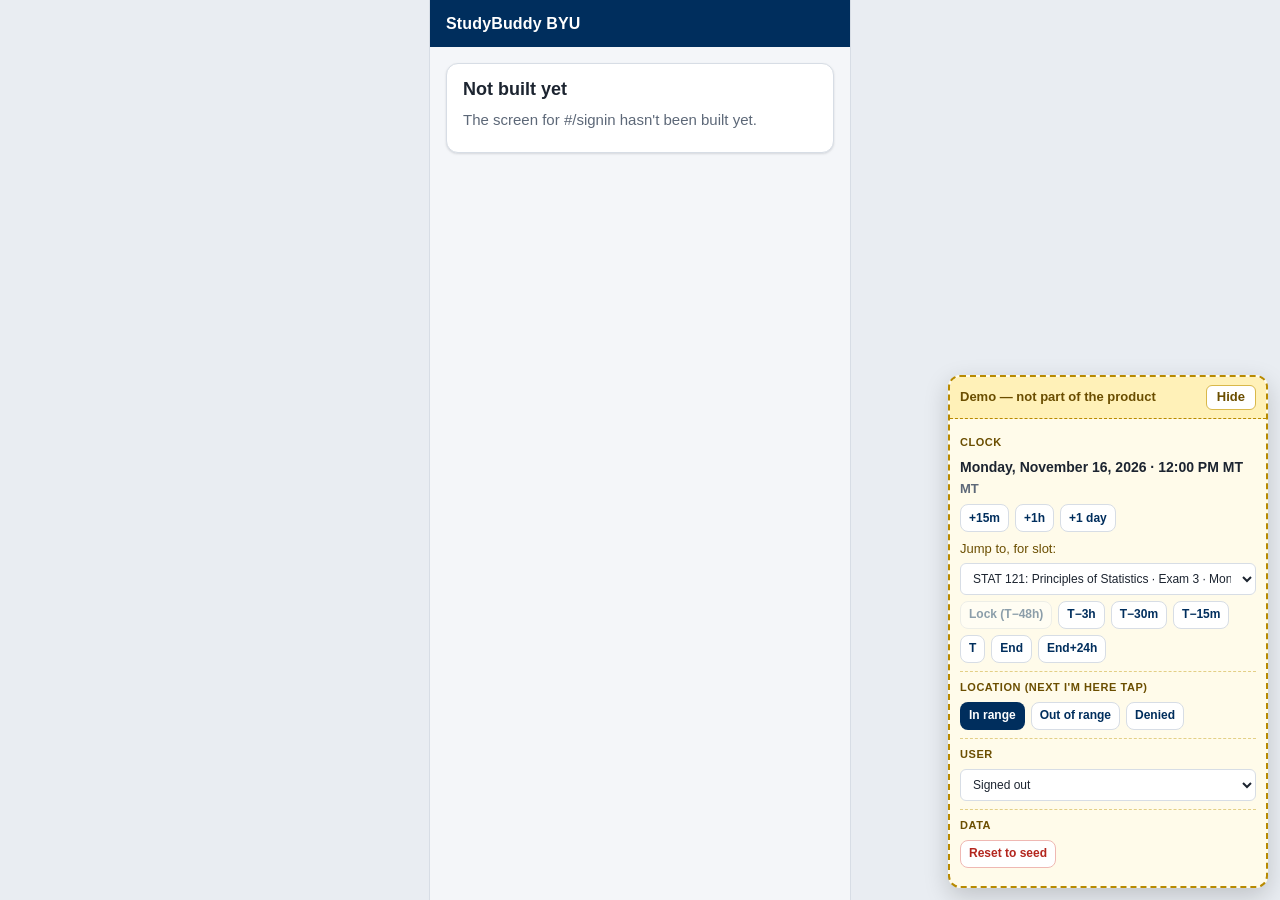
==== index.html @ 2e6a2e80 "Add StudyBuddy prototype spec, data layer and app shell CLAUDE.md gains decisions D18-D34, the timel" ====
<!doctype html>
<html lang="en">
<head>
  <meta charset="utf-8">
  <meta name="viewport" content="width=device-width, initial-scale=1">
  <title>StudyBuddy BYU</title>
  <link rel="icon" href="data:,">
  <link rel="stylesheet" href="css/app.css">
</head>
<body class="mode-student">
  <div id="banners" aria-live="polite"></div>
  <div id="app"></div>
  <div id="demo"></div>

  <!-- Load order is fixed (CLAUDE.md): data → clock → store → rules → notify → ui → router → views/* → demo → main -->
  <script src="js/data.js"></script>
  <script src="js/clock.js"></script>
  <script src="js/store.js"></script>
  <script src="js/rules.js"></script>
  <script src="js/notify.js"></script>
  <script src="js/ui.js"></script>
  <script src="js/router.js"></script>
  <!-- Views go here once they exist (a missing file is a console error on file://):
  <script src="js/views/signin.js"></script>
  <script src="js/views/onboarding.js"></script>
  <script src="js/views/exams.js"></script>
  <script src="js/views/after.js"></script>
  <script src="js/views/me.js"></script>
  <script src="js/views/admin.js"></script>
  -->
  <script src="js/demo.js"></script>
  <script src="js/main.js"></script>
</body>
</html>
---- css/app.css ----
/* css/app.css — all styles for the StudyBuddy BYU prototype.
 *
 * CLASS VOCABULARY — view builders reuse these; add new ones here, not inline.
 *
 * Shell (drawn by router.js)
 *   body.mode-student | body.mode-admin     set by the router
 *   .shell .shell-student                   centered phone frame, max 420px
 *   .shell .shell-admin                     full width
 *   .topbar .brand                          student top bar
 *   .admin-top .admin-brand .admin-tabs     admin header + top tabs
 *   .view                                   the mount element passed to renderFn
 *   .tabbar .tab .tab.active                student bottom tabs (also used for .admin-tabs)
 *
 * Text and layout
 *   h1 h2 h3 p  .muted .small .center .strong
 *   .stack (vertical gap)  .row (flex, gap)  .row-between  .row-wrap  .grow
 *   .mt .mb .hidden  .divider
 *   .notice  .notice-info | .notice-warn | .notice-error | .notice-ok   (inline message boxes)
 *   .error .success .warning                                            (colored text)
 *   .section-title                                                      (small caps heading)
 *
 * Cards       .card  .card-title  .card-sub  .card-row  .card.highlight  .card-actions
 * Buttons     .btn  .btn-primary | .btn-secondary | .btn-danger  .btn-small  .btn-block  .btn-link
 *             .btn-group (row of buttons)  button[disabled]
 * Tags        .tag  .tag-quiet  .tag-chatty  .tag-ok  .tag-warn  .tag-bad  .tag-muted  .tag-info
 *             .tag-pref (marks "matches your preference")
 *
 * Exams / slots
 *   .exam  .exam-head  .exam-name  .exam-date  .slot-list
 *   .slot  .slot.picked  .slot.disabled  .slot-main  .slot-time  .slot-meta  .slot-place
 *   .slot-count  .slot-toggle (wraps a .toggle)
 *   .toggle (a <label> containing <input type="checkbox"> + <span class="toggle-ui">)
 * Session
 *   .session-card  .session-when  .session-spot  .mates  .mate  .mate-name  .mate-year
 *   .status-line
 * Banners (notify.js)
 *   .banner  .banner-body  .banner-text  .banner-time  .banner-close   (.banner-<kind> modifiers)
 * Forms
 *   .field  .field-label  .field-hint  input select textarea  .input-row
 *   .choice-list  .choice  .choice.selected  (big tappable options: post-session, vibe, year)
 *   .scale  .scale button  .scale button.selected  (1–5 or 0–10 rows)
 *   .checkbox-line
 * Empty state  .empty
 * Admin
 *   .table-wrap  table.table  .table th/td  .table .num  .table tr.muted
 *   .kpis  .kpi  .kpi-value  .kpi-label  .kpi-sub
 *   .inbox  .inbox-item
 *   .form-grid (two-column admin form)  .toolbar
 * Demo panel (demo.js — not part of the product)
 *   .demo .demo.collapsed .demo-head .demo-title .demo-toggle .demo-body .demo-section
 *   .demo-label .demo-sub .demo-now .demo-btns .demo-seg .demo-slot .demo-user .demo-msg
 */

:root {
  --navy: #002e5d;          /* BYU navy */
  --navy-2: #0b4a8b;
  --bg: #e9edf2;
  --surface: #ffffff;
  --text: #1c2430;
  --muted: #5d6878;
  --line: #d7dde5;
  --soft: #f4f6f9;
  --ok: #1f7a43;
  --ok-bg: #e5f4ea;
  --warn: #8a5a00;
  --warn-bg: #fff3d6;
  --bad: #b3261e;
  --bad-bg: #fde8e6;
  --info-bg: #e7effa;
  --quiet: #3b5ba9;
  --quiet-bg: #e6ecfa;
  --chatty: #a8521a;
  --chatty-bg: #fcebdc;
  --radius: 12px;
  --shadow: 0 1px 2px rgba(16, 24, 40, 0.06), 0 1px 3px rgba(16, 24, 40, 0.08);
}

* { box-sizing: border-box; }

html, body { margin: 0; padding: 0; }

body {
  font-family: -apple-system, BlinkMacSystemFont, "Segoe UI", Roboto, "Helvetica Neue", Arial, sans-serif;
  font-size: 15px;
  line-height: 1.45;
  color: var(--text);
  background: var(--bg);
  -webkit-font-smoothing: antialiased;
}

body.mode-admin { background: var(--soft); }

a { color: var(--navy-2); }

h1, h2, h3 { margin: 0 0 8px; line-height: 1.25; color: var(--text); }
h1 { font-size: 22px; }
h2 { font-size: 18px; }
h3 { font-size: 16px; }
p { margin: 0 0 8px; }

.muted { color: var(--muted); }
.small { font-size: 13px; }
.center { text-align: center; }
.strong { font-weight: 600; }
.hidden { display: none !important; }
.mt { margin-top: 12px; }
.mb { margin-bottom: 12px; }
.divider { border: 0; border-top: 1px solid var(--line); margin: 12px 0; }
.error { color: var(--bad); }
.success { color: var(--ok); }
.warning { color: var(--warn); }
.section-title {
  font-size: 12px; font-weight: 700; letter-spacing: 0.06em; text-transform: uppercase;
  color: var(--muted); margin: 16px 0 8px;
}

.stack > * + * { margin-top: 12px; }
.row { display: flex; align-items: center; gap: 8px; }
.row-between { display: flex; align-items: center; justify-content: space-between; gap: 8px; }
.row-wrap { flex-wrap: wrap; }
.grow { flex: 1 1 auto; min-width: 0; }

/* ---------- Shell ---------- */

.shell-student {
  max-width: 420px;
  margin: 0 auto;
  min-height: 100vh;
  background: var(--soft);
  display: flex;
  flex-direction: column;
  box-shadow: 0 0 0 1px var(--line);
}

.topbar {
  background: var(--navy);
  color: #fff;
  padding: 12px 16px;
  font-weight: 700;
  letter-spacing: 0.01em;
}
.topbar .brand { font-size: 16px; }

.view { flex: 1 1 auto; padding: 16px; }
.shell-student .view { padding-bottom: 24px; }

.tabbar {
  position: sticky;
  bottom: 0;
  display: flex;
  background: var(--surface);
  border-top: 1px solid var(--line);
}
.tabbar .tab {
  flex: 1;
  text-align: center;
  padding: 12px 8px 14px;
  text-decoration: none;
  color: var(--muted);
  font-weight: 600;
  border-top: 3px solid transparent;
}
.tabbar .tab.active { color: var(--navy); border-top-color: var(--navy); }

.shell-admin { width: 100%; min-height: 100vh; }
.admin-top {
  background: var(--navy);
  color: #fff;
  padding: 0 24px;
  display: flex;
  align-items: center;
  gap: 24px;
  flex-wrap: wrap;
}
.admin-brand { font-weight: 700; padding: 14px 0; }
.admin-brand .muted { color: #c6d3e3; font-weight: 400; }
.admin-tabs { display: flex; gap: 4px; }
.admin-tabs .tab {
  color: #c6d3e3;
  text-decoration: none;
  padding: 14px 14px 11px;
  font-weight: 600;
  border-bottom: 3px solid transparent;
}
.admin-tabs .tab.active { color: #fff; border-bottom-color: #fff; }
.shell-admin .view { padding: 24px; max-width: 1200px; }

/* ---------- Banners ---------- */

#banners:empty { display: none; }
body.mode-student #banners {
  position: sticky;
  top: 0;
  z-index: 50;
  max-width: 420px;
  margin: 0 auto;
  padding: 8px 8px 0;
}
body.mode-admin #banners {
  position: sticky;
  top: 0;
  z-index: 50;
  padding: 8px 24px 0;
  max-width: 1200px;
}
.banner {
  display: flex;
  align-items: flex-start;
  gap: 8px;
  background: var(--surface);
  border: 1px solid var(--line);
  border-left: 4px solid var(--navy-2);
  border-radius: 10px;
  box-shadow: 0 4px 12px rgba(16, 24, 40, 0.12);
  padding: 10px 8px 10px 12px;
  margin-bottom: 8px;
  cursor: pointer;
}
.banner:focus-visible { outline: 2px solid var(--navy-2); outline-offset: 2px; }
.banner-body { flex: 1; min-width: 0; }
.banner-text { font-size: 14px; }
.banner-time { font-size: 12px; color: var(--muted); margin-top: 2px; }
.banner-close {
  border: 0; background: transparent; font-size: 20px; line-height: 1; color: var(--muted);
  padding: 2px 6px; cursor: pointer; border-radius: 6px;
}
.banner-close:hover { background: var(--soft); }
.banner-slot_dropped, .banner-low_turnout, .banner-out_of_spots { border-left-color: var(--warn); }
.banner-strike_warning, .banner-strike_pause { border-left-color: var(--bad); }
.banner-session_confirmed { border-left-color: var(--ok); }

/* ---------- Cards ---------- */

.card {
  background: var(--surface);
  border: 1px solid var(--line);
  border-radius: var(--radius);
  box-shadow: var(--shadow);
  padding: 14px 16px;
  margin-bottom: 12px;
}
.card.highlight { border-color: var(--navy-2); box-shadow: 0 0 0 1px var(--navy-2); }
.card-title { font-weight: 700; font-size: 16px; margin-bottom: 4px; }
.card-sub { color: var(--muted); font-size: 13px; margin-bottom: 8px; }
.card-row { display: flex; align-items: center; justify-content: space-between; gap: 8px; padding: 8px 0; border-top: 1px solid var(--line); }
.card-row:first-child { border-top: 0; }
.card-actions { display: flex; flex-wrap: wrap; gap: 8px; margin-top: 12px; }

/* ---------- Buttons ---------- */

.btn {
  display: inline-flex;
  align-items: center;
  justify-content: center;
  gap: 6px;
  font: inherit;
  font-weight: 600;
  border-radius: 10px;
  padding: 10px 16px;
  min-height: 44px;
  cursor: pointer;
  border: 1px solid transparent;
  text-decoration: none;
}
.btn-primary { background: var(--navy); color: #fff; }
.btn-primary:hover { background: var(--navy-2); }
.btn-secondary { background: var(--surface); color: var(--navy); border-color: var(--line); }
.btn-secondary:hover { background: var(--soft); }
.btn-danger { background: var(--surface); color: var(--bad); border-color: #efb8b3; }
.btn-danger:hover { background: var(--bad-bg); }
.btn-small { padding: 6px 10px; min-height: 32px; font-size: 13px; border-radius: 8px; }
.btn-block { display: flex; width: 100%; }
.btn-link { background: none; border: 0; color: var(--navy-2); padding: 4px; min-height: 0; text-decoration: underline; }
.btn[disabled], .btn:disabled { opacity: 0.45; cursor: not-allowed; }
.btn-group { display: flex; flex-wrap: wrap; gap: 8px; }

/* ---------- Tags ---------- */

.tag {
  display: inline-block;
  font-size: 12px;
  font-weight: 600;
  padding: 2px 8px;
  border-radius: 999px;
  background: var(--soft);
  color: var(--muted);
  border: 1px solid var(--line);
  white-space: nowrap;
}
.tag-quiet { background: var(--quiet-bg); color: var(--quiet); border-color: transparent; }
.tag-chatty { background: var(--chatty-bg); color: var(--chatty); border-color: transparent; }
.tag-ok { background: var(--ok-bg); color: var(--ok); border-color: transparent; }
.tag-warn { background: var(--warn-bg); color: var(--warn); border-color: transparent; }
.tag-bad { background: var(--bad-bg); color: var(--bad); border-color: transparent; }
.tag-info { background: var(--info-bg); color: var(--navy-2); border-color: transparent; }
.tag-muted { background: var(--soft); color: var(--muted); }
.tag-pref { background: transparent; color: var(--ok); border-color: var(--ok); }

/* ---------- Notices ---------- */

.notice { border-radius: 10px; padding: 10px 12px; margin-bottom: 12px; font-size: 14px; border: 1px solid transparent; }
.notice-info { background: var(--info-bg); color: var(--navy); }
.notice-warn { background: var(--warn-bg); color: var(--warn); }
.notice-error { background: var(--bad-bg); color: var(--bad); }
.notice-ok { background: var(--ok-bg); color: var(--ok); }

/* ---------- Exams and slots ---------- */

.exam { margin-bottom: 20px; }
.exam-head { display: flex; align-items: baseline; justify-content: space-between; gap: 8px; margin-bottom: 8px; }
.exam-name { font-weight: 700; font-size: 16px; }
.exam-date { color: var(--muted); font-size: 13px; }
.slot-list { display: flex; flex-direction: column; gap: 8px; }

.slot {
  display: flex;
  align-items: center;
  gap: 12px;
  background: var(--surface);
  border: 1px solid var(--line);
  border-radius: var(--radius);
  padding: 12px;
}
.slot.picked { border-color: var(--navy-2); box-shadow: 0 0 0 1px var(--navy-2); }
.slot.disabled { opacity: 0.6; }
.slot-main { flex: 1; min-width: 0; }
.slot-time { font-weight: 700; }
.slot-meta { display: flex; flex-wrap: wrap; align-items: center; gap: 6px; margin-top: 4px; font-size: 13px; color: var(--muted); }
.slot-place { color: var(--muted); font-size: 13px; }
.slot-count { font-size: 13px; color: var(--text); font-weight: 600; }
.slot-toggle { flex: 0 0 auto; }

.toggle { position: relative; display: inline-block; width: 48px; height: 28px; cursor: pointer; }
.toggle input { position: absolute; opacity: 0; width: 0; height: 0; }
.toggle-ui {
  position: absolute; inset: 0; background: #c3cad4; border-radius: 999px; transition: background 0.15s;
}
.toggle-ui::after {
  content: ""; position: absolute; top: 3px; left: 3px; width: 22px; height: 22px; border-radius: 50%;
  background: #fff; box-shadow: 0 1px 2px rgba(0, 0, 0, 0.2); transition: transform 0.15s;
}
.toggle input:checked + .toggle-ui { background: var(--navy); }
.toggle input:checked + .toggle-ui::after { transform: translateX(20px); }
.toggle input:focus-visible + .toggle-ui { outline: 2px solid var(--navy-2); outline-offset: 2px; }
.toggle input:disabled + .toggle-ui { opacity: 0.45; cursor: not-allowed; }

/* ---------- Session ---------- */

.session-card { border-left: 4px solid var(--ok); }
.session-when { font-weight: 700; font-size: 16px; }
.session-spot { color: var(--muted); font-size: 14px; }
.mates { list-style: none; margin: 8px 0 0; padding: 0; }
.mate { display: flex; align-items: center; justify-content: space-between; gap: 8px; padding: 10px 0; border-top: 1px solid var(--line); }
.mate:first-child { border-top: 0; }
.mate-name { font-weight: 600; }
.mate-year { color: var(--muted); font-size: 13px; margin-left: 6px; }
.status-line { font-size: 14px; margin: 8px 0; }

/* ---------- Forms ---------- */

.field { display: block; margin-bottom: 14px; }
.field-label { display: block; font-weight: 600; font-size: 14px; margin-bottom: 6px; }
.field-hint { display: block; color: var(--muted); font-size: 12px; margin-top: 4px; }
input[type="text"], input[type="email"], input[type="number"], input[type="datetime-local"],
input[type="date"], input[type="time"], input:not([type]), select, textarea {
  width: 100%;
  font: inherit;
  color: var(--text);
  background: var(--surface);
  border: 1px solid var(--line);
  border-radius: 10px;
  padding: 10px 12px;
  min-height: 44px;
}
textarea { min-height: 88px; resize: vertical; }
input:focus, select:focus, textarea:focus { outline: 2px solid var(--navy-2); outline-offset: 0; border-color: var(--navy-2); }
.input-row { display: flex; gap: 8px; }
.input-row > * { flex: 1; }

.choice-list { display: flex; flex-direction: column; gap: 8px; }
.choice {
  display: block; width: 100%; text-align: left; font: inherit; font-weight: 600;
  background: var(--surface); color: var(--text); border: 1px solid var(--line); border-radius: 10px;
  padding: 12px 14px; cursor: pointer;
}
.choice:hover { background: var(--soft); }
.choice.selected { border-color: var(--navy); box-shadow: 0 0 0 1px var(--navy); background: var(--info-bg); }

.scale { display: flex; flex-wrap: wrap; gap: 6px; }
.scale button {
  flex: 1 0 34px; min-width: 34px; min-height: 40px; font: inherit; font-weight: 600;
  background: var(--surface); border: 1px solid var(--line); border-radius: 8px; cursor: pointer; color: var(--text);
}
.scale button.selected { background: var(--navy); color: #fff; border-color: var(--navy); }

.checkbox-line { display: flex; align-items: flex-start; gap: 10px; font-size: 14px; margin: 8px 0; }
.checkbox-line input { margin-top: 3px; width: 18px; height: 18px; }

/* ---------- Empty state ---------- */

.empty {
  text-align: center;
  color: var(--muted);
  padding: 28px 16px;
  border: 1px dashed var(--line);
  border-radius: var(--radius);
  background: var(--surface);
  margin-bottom: 12px;
}

/* ---------- Admin ---------- */

.table-wrap { overflow-x: auto; background: var(--surface); border: 1px solid var(--line); border-radius: var(--radius); margin-bottom: 16px; }
.table { width: 100%; border-collapse: collapse; font-size: 14px; }
.table th, .table td { text-align: left; padding: 8px 12px; border-bottom: 1px solid var(--line); vertical-align: top; }
.table th { background: var(--soft); font-size: 12px; text-transform: uppercase; letter-spacing: 0.04em; color: var(--muted); }
.table tr:last-child td { border-bottom: 0; }
.table .num { text-align: right; font-variant-numeric: tabular-nums; }
.table tr.muted td { color: var(--muted); }

.kpis { display: grid; grid-template-columns: repeat(auto-fill, minmax(200px, 1fr)); gap: 12px; margin-bottom: 16px; }
.kpi { background: var(--surface); border: 1px solid var(--line); border-radius: var(--radius); padding: 14px 16px; }
.kpi-value { font-size: 26px; font-weight: 700; font-variant-numeric: tabular-nums; }
.kpi-label { color: var(--muted); font-size: 13px; font-weight: 600; }
.kpi-sub { color: var(--muted); font-size: 12px; margin-top: 2px; }

.inbox { display: flex; flex-direction: column; gap: 8px; margin-bottom: 16px; }
.inbox-item { background: var(--warn-bg); border-radius: 10px; padding: 10px 12px; font-size: 14px; }

.form-grid { display: grid; grid-template-columns: repeat(auto-fill, minmax(220px, 1fr)); gap: 0 16px; }
.toolbar { display: flex; flex-wrap: wrap; align-items: center; gap: 8px; margin-bottom: 12px; }

/* ---------- Demo panel (not part of the product) ---------- */

#demo { position: fixed; right: 12px; bottom: 12px; z-index: 100; }
.demo {
  width: 320px;
  max-width: calc(100vw - 24px);
  max-height: calc(100vh - 24px);
  overflow-y: auto;
  background: #fffbea;
  border: 2px dashed #b88a00;
  border-radius: 12px;
  box-shadow: 0 8px 24px rgba(0, 0, 0, 0.18);
  font-size: 13px;
}
.demo.collapsed { width: auto; }
.demo-head {
  display: flex; align-items: center; justify-content: space-between; gap: 8px;
  padding: 8px 10px; background: #fff1b8; border-bottom: 1px dashed #b88a00;
  position: sticky; top: 0;
}
.demo.collapsed .demo-head { border-bottom: 0; border-radius: 12px; }
.demo-title { font-weight: 700; color: #6b4e00; }
.demo-toggle {
  font: inherit; font-weight: 600; background: #fff; border: 1px solid #d9b84a; border-radius: 6px;
  padding: 2px 10px; cursor: pointer; color: #6b4e00;
}
.demo-body { padding: 8px 10px 10px; }
.demo-section { padding: 8px 0; border-top: 1px dashed #e3cf86; }
.demo-section:first-child { border-top: 0; }
.demo-label { font-weight: 700; text-transform: uppercase; letter-spacing: 0.05em; font-size: 11px; color: #6b4e00; margin-bottom: 6px; }
.demo-sub { margin: 8px 0 4px; color: #6b4e00; }
.demo-now { font-weight: 700; font-size: 14px; margin-bottom: 6px; }
.demo-btns { display: flex; flex-wrap: wrap; gap: 6px; margin-top: 6px; }
.demo .btn-small { min-height: 28px; padding: 4px 8px; font-size: 12px; }
.demo select { min-height: 32px; padding: 4px 8px; font-size: 12px; border-radius: 6px; }
.demo-msg { margin-top: 8px; font-weight: 600; }

@media (max-width: 480px) {
  .shell-student { box-shadow: none; }
  #demo { right: 8px; bottom: 8px; left: 8px; }
  .demo { width: auto; }
  .demo.collapsed { margin-left: auto; width: max-content; }
}
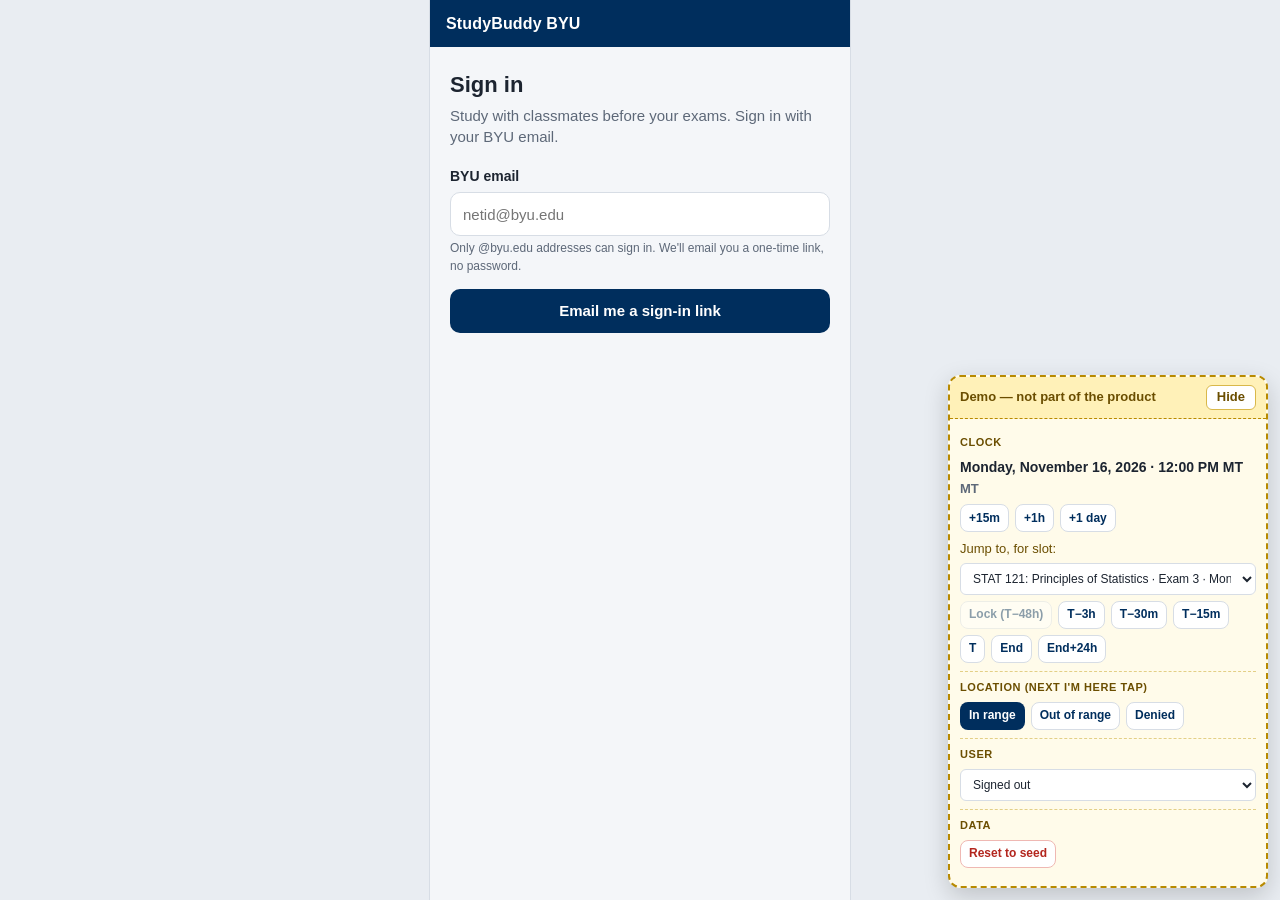
==== commit a9702079: "Add the six screens: signin, onboarding, exams, after, me, admin Each screen owns its js/views and c" ====
--- a/index.html
+++ b/index.html
@@ -6,6 +6,12 @@
   <title>StudyBuddy BYU</title>
   <link rel="icon" href="data:,">
   <link rel="stylesheet" href="css/app.css">
+  <link rel="stylesheet" href="css/views/signin.css">
+  <link rel="stylesheet" href="css/views/onboarding.css">
+  <link rel="stylesheet" href="css/views/exams.css">
+  <link rel="stylesheet" href="css/views/after.css">
+  <link rel="stylesheet" href="css/views/me.css">
+  <link rel="stylesheet" href="css/views/admin.css">
 </head>
 <body class="mode-student">
   <div id="banners" aria-live="polite"></div>
@@ -20,14 +26,12 @@
   <script src="js/notify.js"></script>
   <script src="js/ui.js"></script>
   <script src="js/router.js"></script>
-  <!-- Views go here once they exist (a missing file is a console error on file://):
   <script src="js/views/signin.js"></script>
   <script src="js/views/onboarding.js"></script>
   <script src="js/views/exams.js"></script>
   <script src="js/views/after.js"></script>
   <script src="js/views/me.js"></script>
   <script src="js/views/admin.js"></script>
-  -->
   <script src="js/demo.js"></script>
   <script src="js/main.js"></script>
 </body>
--- a/css/views/signin.css
+++ b/css/views/signin.css
@@ -0,0 +1,16 @@
+/* css/views/signin.css — course link landing, sign-in and link-sent screens. Every rule is prefixed .v-signin. */
+
+.v-signin { max-width: 380px; margin: 8px auto 0; }
+.v-signin h1 { margin: 8px 0 6px; }
+.v-signin .v-signin-intro { margin-bottom: 18px; }
+.v-signin .v-signin-course { margin: 6px 0 12px; }
+.v-signin .v-signin-form .field { margin-bottom: 4px; }
+.v-signin .v-signin-hint { margin: 0 0 14px; }
+.v-signin .v-signin-sent { padding-top: 16px; }
+.v-signin .v-signin-mail {
+  width: 64px; height: 64px; margin: 0 auto 8px; border-radius: 50%;
+  display: flex; align-items: center; justify-content: center;
+  background: var(--info-bg); color: var(--navy); font-size: 30px;
+}
+.v-signin .v-signin-addr { overflow-wrap: anywhere; margin-top: 0; }
+.v-signin .v-signin-course .card-sub { margin-bottom: 0; }
--- a/css/views/onboarding.css
+++ b/css/views/onboarding.css
@@ -0,0 +1,48 @@
+/* css/views/onboarding.css — sign-up steps. Every rule is prefixed with .v-onboarding. */
+
+.v-onboarding .v-onboarding-head { margin-bottom: 12px; }
+.v-onboarding .v-onboarding-back { padding-left: 0; }
+.v-onboarding .v-onboarding-back-spacer { display: inline-block; min-height: 36px; }
+
+.v-onboarding .v-onboarding-steps {
+  list-style: none; margin: 8px 0 0; padding: 0;
+  display: grid; grid-template-columns: repeat(4, minmax(0, 1fr)); gap: 6px;
+}
+.v-onboarding .v-onboarding-step {
+  display: flex; flex-direction: column; align-items: center; gap: 4px;
+  font-size: 11px; color: var(--muted); text-align: center; min-width: 0;
+}
+.v-onboarding .v-onboarding-step::before {
+  content: ""; display: block; width: 100%; height: 3px; border-radius: 2px; background: var(--line);
+}
+.v-onboarding .v-onboarding-step.done::before,
+.v-onboarding .v-onboarding-step.current::before { background: var(--navy); }
+.v-onboarding .v-onboarding-dot {
+  width: 22px; height: 22px; border-radius: 50%; display: inline-flex; align-items: center; justify-content: center;
+  font-weight: 700; font-size: 12px; border: 1px solid var(--line); background: var(--surface);
+}
+.v-onboarding .v-onboarding-step.done .v-onboarding-dot { background: var(--ok-bg); color: var(--ok); border-color: transparent; }
+.v-onboarding .v-onboarding-step.current { color: var(--navy); font-weight: 600; }
+.v-onboarding .v-onboarding-step.current .v-onboarding-dot { background: var(--navy); color: #fff; border-color: var(--navy); }
+.v-onboarding .v-onboarding-step-label { overflow-wrap: anywhere; line-height: 1.2; }
+
+.v-onboarding .v-onboarding-choice-sub { display: block; font-weight: 400; font-size: 13px; color: var(--muted); margin-top: 2px; }
+
+.v-onboarding .v-onboarding-years { display: grid; grid-template-columns: repeat(auto-fill, minmax(110px, 1fr)); gap: 8px; }
+.v-onboarding .v-onboarding-years .choice,
+.v-onboarding .v-onboarding-yesno .choice { text-align: center; }
+.v-onboarding .v-onboarding-yesno { display: grid; grid-template-columns: 1fr 1fr; gap: 8px; }
+
+.v-onboarding .v-onboarding-conduct {
+  max-height: 300px; overflow-y: auto; padding: 12px; margin-bottom: 12px;
+  background: var(--soft); border: 1px solid var(--line); border-radius: 10px; font-size: 14px;
+}
+.v-onboarding .v-onboarding-conduct p { margin: 0 0 10px; white-space: pre-line; }
+.v-onboarding .v-onboarding-conduct p:first-child { font-weight: 700; }
+.v-onboarding .v-onboarding-conduct p:last-child { margin-bottom: 0; }
+
+.v-onboarding .v-onboarding-q .field-label { line-height: 1.35; }
+.v-onboarding .v-onboarding-req { color: var(--bad); }
+
+.v-onboarding .v-onboarding-perm { margin-bottom: 12px; }
+.v-onboarding .v-onboarding-perm-status { margin: 8px 0 0; min-height: 1em; }
--- a/css/views/exams.css
+++ b/css/views/exams.css
@@ -0,0 +1,39 @@
+/* css/views/exams.css — screen-specific rules for #/exams and #/session/:id. Every rule is prefixed with .v-exams. */
+
+.v-exams h1 { margin-bottom: 12px; }
+.v-exams .section-title { margin: 16px 0 8px; }
+
+/* Session cards on the exam view are links */
+.v-exams a.v-exams-session { display: block; color: inherit; text-decoration: none; }
+.v-exams a.v-exams-session:hover { border-color: var(--navy-2); }
+.v-exams .v-exams-sessions { display: flex; flex-direction: column; gap: 8px; }
+.v-exams .v-exams-sessions > .card { margin-bottom: 0; }
+.v-exams .v-exams-st-cancelled,
+.v-exams .v-exams-st-released { border-left-color: var(--line); }
+.v-exams .v-exams-st-no_show { border-left-color: var(--bad); }
+.v-exams .v-exams-st-placed { border-left-color: var(--navy-2); }
+.v-exams .v-exams-post { margin-top: 6px; font-size: 13px; font-weight: 600; color: var(--navy-2); }
+
+.v-exams .v-exams-past { margin: 12px 0 4px; }
+.v-exams .v-exams-past > summary { cursor: pointer; font-size: 14px; color: var(--muted); padding: 6px 0; }
+.v-exams .v-exams-past[open] > summary { margin-bottom: 8px; }
+
+/* Dropped-slot suggestion */
+.v-exams .v-exams-suggest { border-left: 4px solid var(--warn); }
+.v-exams .v-exams-suggest .section-title { margin-top: 0; }
+.v-exams .v-exams-suggest-row { margin-top: 8px; }
+.v-exams .v-exams-suggest-row .grow { min-width: 0; }
+
+/* Session screen */
+.v-exams .v-exams-back { display: inline-block; margin: 0 0 8px -4px; font-size: 14px; }
+.v-exams .v-exams-detail .session-when { margin: 4px 0 2px; }
+.v-exams .v-exams-tags { gap: 6px; margin-top: 8px; }
+.v-exams .v-exams-actions { margin: 4px 0 12px; }
+.v-exams .v-exams-actions .btn { flex: 1 1 140px; }
+.v-exams .v-exams-cancel { margin-bottom: 12px; }
+.v-exams .v-exams-postlink { margin-bottom: 12px; text-align: center; justify-content: center; }
+
+.v-exams .v-exams-mate { flex-direction: column; align-items: stretch; }
+.v-exams .v-exams-mate-head { display: flex; align-items: center; justify-content: space-between; gap: 8px; }
+.v-exams .v-exams-report { margin-top: 8px; }
+.v-exams .v-exams-report textarea { width: 100%; }
--- a/css/views/after.css
+++ b/css/views/after.css
@@ -0,0 +1,19 @@
+/* css/views/after.css — post-session question and exit survey. Every rule is prefixed with .v-after. */
+.v-after .v-after-head h1 { margin: 2px 0 4px; }
+.v-after .v-after-head p { margin: 0; }
+.v-after .v-after-q h2 { margin-top: 0; }
+.v-after .v-after-done { text-align: center; }
+.v-after .v-after-done h2 { margin: 8px 0 4px; }
+.v-after .v-after-check {
+  width: 44px; height: 44px; margin: 4px auto 0; border-radius: 50%;
+  display: flex; align-items: center; justify-content: center;
+  background: var(--ok-bg); color: var(--ok); font-size: 22px; font-weight: 700;
+}
+.v-after .v-after-next .btn { margin-top: 4px; }
+.v-after .v-after-question { margin-bottom: 18px; }
+.v-after .v-after-question .field-label { line-height: 1.35; }
+.v-after .v-after-yesno { display: flex; gap: 8px; }
+.v-after .v-after-yesno .choice { text-align: center; flex: 1; }
+.v-after .v-after-nps { gap: 4px; flex-wrap: nowrap; }
+.v-after .v-after-nps button { flex: 1 1 0; min-width: 0; padding: 0; }
+.v-after .v-after-ends { margin-top: 4px; }
--- a/css/views/me.css
+++ b/css/views/me.css
@@ -0,0 +1,9 @@
+/* css/views/me.css — styles for js/views/me.js only. Every rule is prefixed with .v-me */
+.v-me h1 { margin: 4px 0 12px; }
+.v-me .v-me-status .strong { margin-bottom: 2px; }
+.v-me .v-me-note { margin: 10px 0 0; }
+.v-me .card-row > :last-child { text-align: right; min-width: 0; overflow-wrap: anywhere; }
+.v-me .v-me-choice-hint { display: block; font-weight: 400; font-size: 13px; color: var(--muted); margin-top: 2px; }
+.v-me .v-me-delete p { margin: 6px 0 10px; }
+.v-me .v-me-delete .btn-group .btn { flex: 1 1 auto; }
+.v-me .v-me-section { white-space: nowrap; }
--- a/css/views/admin.css
+++ b/css/views/admin.css
@@ -0,0 +1,60 @@
+/* css/views/admin.css — styles used only by js/views/admin.js. Every rule is prefixed with .v-admin. */
+
+.v-admin { min-width: 0; }
+.v-admin h2 { margin-top: 20px; }
+.v-admin-section { margin-bottom: 8px; }
+.v-admin .v-admin-back { display: inline-block; margin-bottom: 8px; padding-left: 0; }
+.v-admin .v-admin-gap { margin-left: 6px; }
+
+/* Inbox */
+.v-admin .inbox-item.v-admin-read { background: var(--surface); border: 1px solid var(--line); color: var(--muted); }
+.v-admin .v-admin-inbox-text { margin-top: 4px; }
+
+/* Courses, exams, slots */
+.v-admin .v-admin-course { padding-bottom: 6px; }
+.v-admin .v-admin-course .card-sub code { font-size: 13px; background: var(--soft); padding: 1px 5px; border-radius: 4px; }
+.v-admin .v-admin-exam { border-top: 1px solid var(--line); padding-top: 12px; margin-top: 12px; }
+.v-admin .v-admin-exam .table-wrap { margin-top: 10px; margin-bottom: 8px; }
+.v-admin .v-admin-exam .empty { margin-top: 8px; }
+.v-admin .v-admin-form { background: var(--soft); box-shadow: none; margin-top: 12px; }
+.v-admin .v-admin-actions { flex-wrap: nowrap; align-items: center; white-space: nowrap; }
+.v-admin .v-admin-input .field { margin-bottom: 0; }
+.v-admin .v-admin-msg:empty { display: none; }
+.v-admin .v-admin-msg .notice { margin: 8px 0; }
+
+/* Tables: scroll inside their own box, never the page */
+.v-admin .table-wrap { max-width: 100%; -webkit-overflow-scrolling: touch; }
+.v-admin .table td { white-space: normal; }
+.v-admin .v-admin-email { overflow-wrap: anywhere; }
+.v-admin .v-admin-check + .v-admin-check { margin-top: 4px; }
+.v-admin .v-admin-table-head { margin-top: 12px; }
+.v-admin .v-admin-table-head h3 { margin-bottom: 6px; }
+
+/* Metrics */
+.v-admin .v-admin-kpi-tag { margin: 6px 0 4px; }
+.v-admin .v-admin-pending { background: var(--soft); }
+.v-admin .kpi-value.v-admin-pending-value { font-size: 16px; color: var(--muted); padding: 6px 0 4px; }
+.v-admin .v-admin-def { font-style: italic; }
+.v-admin .kpi .tag { margin-left: 2px; }
+
+@media (max-width: 520px) {
+  .v-admin .kpis { grid-template-columns: 1fr 1fr; gap: 8px; }
+  .v-admin .kpi { padding: 10px 12px; min-width: 0; }
+  .v-admin .kpi-value { font-size: 22px; }
+  .v-admin .table th, .v-admin .table td { padding: 8px; }
+}
+
+/* Slot list (stacked rows, readable at phone width) */
+.v-admin .v-admin-slots { display: flex; flex-direction: column; gap: 8px; margin-top: 10px; margin-bottom: 8px; }
+.v-admin .v-admin-slot { border: 1px solid var(--line); border-radius: 10px; padding: 10px 12px; background: var(--surface); }
+.v-admin .v-admin-slot > * + * { margin-top: 4px; }
+.v-admin .v-admin-slot .btn-group { margin-top: 8px; }
+.v-admin .v-admin-slot-dropped { background: var(--soft); color: var(--muted); }
+.v-admin .v-admin-slot .v-admin-form { margin-top: 10px; }
+
+/* Seats on the slot screen */
+.v-admin .v-admin-seats { display: flex; flex-direction: column; gap: 8px; margin-bottom: 12px; }
+.v-admin .v-admin-seat { border: 1px solid var(--line); border-radius: 10px; padding: 10px 12px; background: var(--surface); }
+.v-admin .v-admin-seat > * + * { margin-top: 3px; }
+.v-admin .v-admin-seat-out { background: var(--soft); }
+.v-admin .v-admin-seat .row { gap: 6px; }
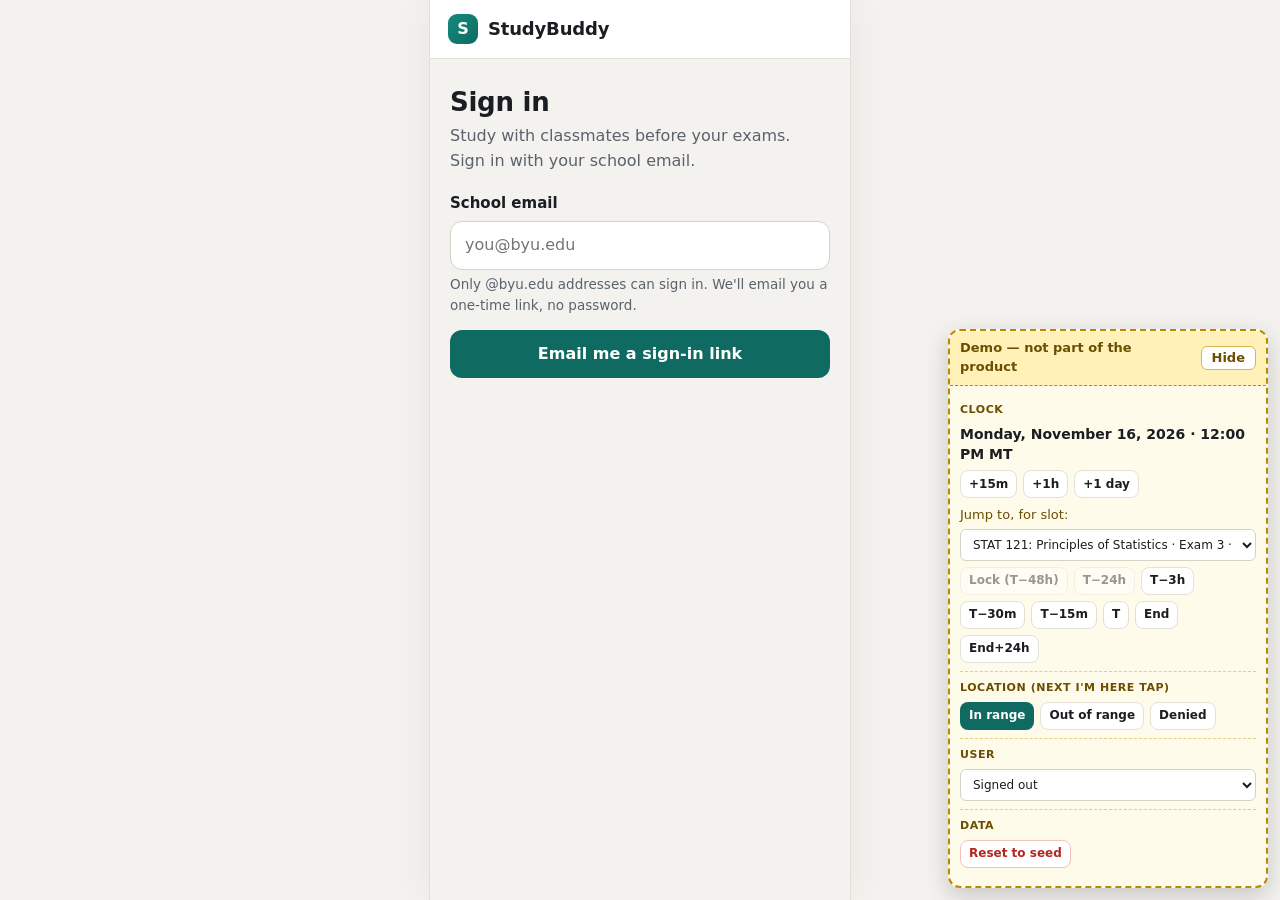
==== commit f6528126: "Replace strikes with misses, add Add a class (D35-D40) Co-Authored-By: Claude Opus 5.5 <noreply@anth" ====
--- a/index.html
+++ b/index.html
@@ -3,7 +3,7 @@
 <head>
   <meta charset="utf-8">
   <meta name="viewport" content="width=device-width, initial-scale=1">
-  <title>StudyBuddy BYU</title>
+  <title>StudyBuddy</title>
   <link rel="icon" href="data:,">
   <link rel="stylesheet" href="css/app.css">
   <link rel="stylesheet" href="css/views/signin.css">
--- a/css/app.css
+++ b/css/app.css
@@ -1,4 +1,4 @@
-/* css/app.css — all styles for the StudyBuddy BYU prototype.
+/* css/app.css — all shared styles for the StudyBuddy prototype.
  *
  * CLASS VOCABULARY — view builders reuse these; add new ones here, not inline.
  *
@@ -6,10 +6,12 @@
  *   body.mode-student | body.mode-admin     set by the router
  *   .shell .shell-student                   centered phone frame, max 420px
  *   .shell .shell-admin                     full width
- *   .topbar .brand                          student top bar
+ *   .topbar .brand .brand-mark              student top bar
  *   .admin-top .admin-brand .admin-tabs     admin header + top tabs
  *   .view                                   the mount element passed to renderFn
  *   .tabbar .tab .tab.active                student bottom tabs (also used for .admin-tabs)
+ * Check-in bar (router.js; shows while a seat's I'm here is open)
+ *   .checkin-bar .checkin-pulse .checkin-text .checkin-title .checkin-sub .checkin-btn .checkin-error
  *
  * Text and layout
  *   h1 h2 h3 p  .muted .small .center .strong
@@ -52,27 +54,31 @@
  */
 
 :root {
-  --navy: #002e5d;          /* BYU navy */
-  --navy-2: #0b4a8b;
-  --bg: #e9edf2;
+  --brand: #0f6b62;         /* deep teal */
+  --brand-2: #138a7e;
+  --brand-ink: #0a4a44;
+  --brand-soft: #e2f3f0;
+  --bg: #f4f2ee;            /* warm paper */
   --surface: #ffffff;
-  --text: #1c2430;
-  --muted: #5d6878;
-  --line: #d7dde5;
-  --soft: #f4f6f9;
-  --ok: #1f7a43;
-  --ok-bg: #e5f4ea;
-  --warn: #8a5a00;
-  --warn-bg: #fff3d6;
+  --text: #1a1d21;
+  --muted: #5a626c;
+  --line: #e3e0da;
+  --soft: #f8f7f4;
+  --ok: #1d7340;
+  --ok-bg: #e3f4e9;
+  --warn: #8a5300;
+  --warn-bg: #fff2d9;
   --bad: #b3261e;
-  --bad-bg: #fde8e6;
-  --info-bg: #e7effa;
-  --quiet: #3b5ba9;
-  --quiet-bg: #e6ecfa;
-  --chatty: #a8521a;
-  --chatty-bg: #fcebdc;
-  --radius: 12px;
-  --shadow: 0 1px 2px rgba(16, 24, 40, 0.06), 0 1px 3px rgba(16, 24, 40, 0.08);
+  --bad-bg: #fdeae8;
+  --info-bg: var(--brand-soft);
+  --quiet: #3b55a0;
+  --quiet-bg: #e9eefb;
+  --chatty: #a04a12;
+  --chatty-bg: #fdecdf;
+  --radius: 16px;
+  --radius-sm: 12px;
+  --shadow: 0 1px 2px rgba(26, 29, 33, 0.04), 0 2px 8px rgba(26, 29, 33, 0.05);
+  --shadow-lift: 0 6px 20px rgba(26, 29, 33, 0.10);
 }
 
 * { box-sizing: border-box; }
@@ -80,43 +86,44 @@
 html, body { margin: 0; padding: 0; }
 
 body {
-  font-family: -apple-system, BlinkMacSystemFont, "Segoe UI", Roboto, "Helvetica Neue", Arial, sans-serif;
-  font-size: 15px;
-  line-height: 1.45;
+  font-family: system-ui, -apple-system, "Segoe UI", Roboto, "Helvetica Neue", Arial, sans-serif;
+  font-size: 16px;
+  line-height: 1.55;
   color: var(--text);
   background: var(--bg);
   -webkit-font-smoothing: antialiased;
-}
-
-body.mode-admin { background: var(--soft); }
-
-a { color: var(--navy-2); }
-
-h1, h2, h3 { margin: 0 0 8px; line-height: 1.25; color: var(--text); }
-h1 { font-size: 22px; }
-h2 { font-size: 18px; }
-h3 { font-size: 16px; }
-p { margin: 0 0 8px; }
+  text-rendering: optimizeLegibility;
+}
+
+body.mode-admin { background: var(--bg); }
+
+a { color: var(--brand); }
+
+h1, h2, h3 { margin: 0 0 10px; line-height: 1.2; color: var(--text); letter-spacing: -0.01em; }
+h1 { font-size: 26px; font-weight: 750; }
+h2 { font-size: 20px; font-weight: 700; }
+h3 { font-size: 17px; font-weight: 650; }
+p { margin: 0 0 10px; }
 
 .muted { color: var(--muted); }
-.small { font-size: 13px; }
+.small { font-size: 14px; }
 .center { text-align: center; }
-.strong { font-weight: 600; }
+.strong { font-weight: 650; }
 .hidden { display: none !important; }
-.mt { margin-top: 12px; }
-.mb { margin-bottom: 12px; }
-.divider { border: 0; border-top: 1px solid var(--line); margin: 12px 0; }
+.mt { margin-top: 14px; }
+.mb { margin-bottom: 14px; }
+.divider { border: 0; border-top: 1px solid var(--line); margin: 14px 0; }
 .error { color: var(--bad); }
 .success { color: var(--ok); }
 .warning { color: var(--warn); }
 .section-title {
-  font-size: 12px; font-weight: 700; letter-spacing: 0.06em; text-transform: uppercase;
-  color: var(--muted); margin: 16px 0 8px;
-}
-
-.stack > * + * { margin-top: 12px; }
+  font-size: 12px; font-weight: 700; letter-spacing: 0.08em; text-transform: uppercase;
+  color: var(--muted); margin: 24px 0 10px;
+}
+
+.stack > * + * { margin-top: 14px; }
 .row { display: flex; align-items: center; gap: 8px; }
-.row-between { display: flex; align-items: center; justify-content: space-between; gap: 8px; }
+.row-between { display: flex; align-items: center; justify-content: space-between; gap: 10px; }
 .row-wrap { flex-wrap: wrap; }
 .grow { flex: 1 1 auto; min-width: 0; }
 
@@ -126,64 +133,117 @@
   max-width: 420px;
   margin: 0 auto;
   min-height: 100vh;
-  background: var(--soft);
+  background: var(--bg);
   display: flex;
   flex-direction: column;
-  box-shadow: 0 0 0 1px var(--line);
+  box-shadow: 0 0 0 1px var(--line), 0 0 40px rgba(26, 29, 33, 0.06);
 }
 
 .topbar {
-  background: var(--navy);
-  color: #fff;
-  padding: 12px 16px;
-  font-weight: 700;
-  letter-spacing: 0.01em;
-}
-.topbar .brand { font-size: 16px; }
-
-.view { flex: 1 1 auto; padding: 16px; }
-.shell-student .view { padding-bottom: 24px; }
+  display: flex;
+  align-items: center;
+  gap: 10px;
+  background: var(--surface);
+  color: var(--text);
+  padding: 14px 18px;
+  border-bottom: 1px solid var(--line);
+}
+.brand { display: inline-flex; align-items: center; gap: 10px; font-size: 18px; font-weight: 750; letter-spacing: -0.01em; }
+.brand-mark {
+  width: 30px; height: 30px; border-radius: 9px; flex: 0 0 auto;
+  display: inline-flex; align-items: center; justify-content: center;
+  background: linear-gradient(135deg, var(--brand-2), var(--brand));
+  color: #fff; font-size: 16px; font-weight: 800;
+}
+
+.view { flex: 1 1 auto; padding: 20px 18px; }
+.shell-student .view { padding-bottom: 32px; }
 
 .tabbar {
   position: sticky;
   bottom: 0;
   display: flex;
-  background: var(--surface);
+  background: rgba(255, 255, 255, 0.96);
   border-top: 1px solid var(--line);
+  padding: 6px 12px 10px;
+  gap: 8px;
 }
 .tabbar .tab {
   flex: 1;
   text-align: center;
-  padding: 12px 8px 14px;
+  padding: 10px 8px;
   text-decoration: none;
   color: var(--muted);
-  font-weight: 600;
-  border-top: 3px solid transparent;
-}
-.tabbar .tab.active { color: var(--navy); border-top-color: var(--navy); }
+  font-weight: 650;
+  border-radius: 12px;
+}
+.tabbar .tab.active { color: var(--brand-ink); background: var(--brand-soft); }
 
 .shell-admin { width: 100%; min-height: 100vh; }
 .admin-top {
-  background: var(--navy);
-  color: #fff;
-  padding: 0 24px;
+  background: var(--surface);
+  color: var(--text);
+  border-bottom: 1px solid var(--line);
+  padding: 0 28px;
   display: flex;
   align-items: center;
-  gap: 24px;
+  gap: 28px;
   flex-wrap: wrap;
 }
-.admin-brand { font-weight: 700; padding: 14px 0; }
-.admin-brand .muted { color: #c6d3e3; font-weight: 400; }
+.admin-brand { display: inline-flex; align-items: center; gap: 10px; font-weight: 750; font-size: 17px; padding: 14px 0; }
+.admin-brand .muted { color: var(--muted); font-weight: 500; font-size: 14px; }
 .admin-tabs { display: flex; gap: 4px; }
 .admin-tabs .tab {
-  color: #c6d3e3;
+  color: var(--muted);
   text-decoration: none;
-  padding: 14px 14px 11px;
-  font-weight: 600;
+  padding: 18px 14px 15px;
+  font-weight: 650;
   border-bottom: 3px solid transparent;
 }
-.admin-tabs .tab.active { color: #fff; border-bottom-color: #fff; }
-.shell-admin .view { padding: 24px; max-width: 1200px; }
+.admin-tabs .tab:hover { color: var(--text); }
+.admin-tabs .tab.active { color: var(--brand); border-bottom-color: var(--brand); }
+.shell-admin .view { padding: 28px; max-width: 1200px; }
+
+/* ---------- Check-in bar ---------- */
+
+.checkin-bar {
+  position: sticky;
+  top: 0;
+  z-index: 40;
+  display: flex;
+  align-items: center;
+  gap: 12px;
+  margin: 12px 12px 0;
+  padding: 14px 14px 14px 16px;
+  border-radius: var(--radius);
+  background: linear-gradient(135deg, var(--brand-2), var(--brand));
+  color: #fff;
+  box-shadow: var(--shadow-lift);
+}
+.checkin-pulse {
+  flex: 0 0 auto; width: 12px; height: 12px; border-radius: 50%;
+  background: #8ff0d8; box-shadow: 0 0 0 0 rgba(143, 240, 216, 0.7);
+  animation: checkin-pulse 1.8s ease-out infinite;
+}
+@keyframes checkin-pulse {
+  0% { box-shadow: 0 0 0 0 rgba(143, 240, 216, 0.7); }
+  70% { box-shadow: 0 0 0 10px rgba(143, 240, 216, 0); }
+  100% { box-shadow: 0 0 0 0 rgba(143, 240, 216, 0); }
+}
+@media (prefers-reduced-motion: reduce) { .checkin-pulse { animation: none; } }
+.checkin-text { flex: 1 1 auto; min-width: 0; }
+.checkin-title { font-weight: 750; font-size: 16px; line-height: 1.25; }
+.checkin-sub { font-size: 14px; opacity: 0.92; overflow-wrap: anywhere; }
+.checkin-error { font-size: 13px; font-weight: 650; margin-top: 4px; color: #ffe1dc; }
+.checkin-btn.btn {
+  flex: 0 0 auto;
+  background: #fff;
+  color: var(--brand-ink);
+  font-weight: 750;
+  padding: 10px 18px;
+  border-radius: 999px;
+}
+.checkin-btn.btn:hover { background: var(--brand-soft); }
 
 /* ---------- Banners ---------- */
 
@@ -194,39 +254,39 @@
   z-index: 50;
   max-width: 420px;
   margin: 0 auto;
-  padding: 8px 8px 0;
+  padding: 10px 10px 0;
 }
 body.mode-admin #banners {
   position: sticky;
   top: 0;
   z-index: 50;
-  padding: 8px 24px 0;
+  padding: 10px 28px 0;
   max-width: 1200px;
 }
 .banner {
   display: flex;
   align-items: flex-start;
-  gap: 8px;
+  gap: 10px;
   background: var(--surface);
   border: 1px solid var(--line);
-  border-left: 4px solid var(--navy-2);
-  border-radius: 10px;
-  box-shadow: 0 4px 12px rgba(16, 24, 40, 0.12);
-  padding: 10px 8px 10px 12px;
+  border-left: 4px solid var(--brand-2);
+  border-radius: var(--radius-sm);
+  box-shadow: var(--shadow-lift);
+  padding: 12px 10px 12px 14px;
   margin-bottom: 8px;
   cursor: pointer;
 }
-.banner:focus-visible { outline: 2px solid var(--navy-2); outline-offset: 2px; }
+.banner:focus-visible { outline: 2px solid var(--brand-2); outline-offset: 2px; }
 .banner-body { flex: 1; min-width: 0; }
-.banner-text { font-size: 14px; }
-.banner-time { font-size: 12px; color: var(--muted); margin-top: 2px; }
+.banner-text { font-size: 15px; }
+.banner-time { font-size: 13px; color: var(--muted); margin-top: 2px; }
 .banner-close {
-  border: 0; background: transparent; font-size: 20px; line-height: 1; color: var(--muted);
-  padding: 2px 6px; cursor: pointer; border-radius: 6px;
+  border: 0; background: transparent; font-size: 22px; line-height: 1; color: var(--muted);
+  padding: 2px 8px; cursor: pointer; border-radius: 8px;
 }
 .banner-close:hover { background: var(--soft); }
 .banner-slot_dropped, .banner-low_turnout, .banner-out_of_spots { border-left-color: var(--warn); }
-.banner-strike_warning, .banner-strike_pause { border-left-color: var(--bad); }
+.banner-miss_notice { border-left-color: var(--warn); }
 .banner-session_confirmed { border-left-color: var(--ok); }
 
 /* ---------- Cards ---------- */
@@ -236,15 +296,15 @@
   border: 1px solid var(--line);
   border-radius: var(--radius);
   box-shadow: var(--shadow);
-  padding: 14px 16px;
-  margin-bottom: 12px;
-}
-.card.highlight { border-color: var(--navy-2); box-shadow: 0 0 0 1px var(--navy-2); }
-.card-title { font-weight: 700; font-size: 16px; margin-bottom: 4px; }
-.card-sub { color: var(--muted); font-size: 13px; margin-bottom: 8px; }
-.card-row { display: flex; align-items: center; justify-content: space-between; gap: 8px; padding: 8px 0; border-top: 1px solid var(--line); }
+  padding: 18px;
+  margin-bottom: 14px;
+}
+.card.highlight { border-color: var(--brand-2); box-shadow: 0 0 0 1px var(--brand-2); }
+.card-title { font-weight: 700; font-size: 17px; margin-bottom: 4px; }
+.card-sub { color: var(--muted); font-size: 14px; margin-bottom: 10px; }
+.card-row { display: flex; align-items: center; justify-content: space-between; gap: 10px; padding: 12px 0; border-top: 1px solid var(--line); }
 .card-row:first-child { border-top: 0; }
-.card-actions { display: flex; flex-wrap: wrap; gap: 8px; margin-top: 12px; }
+.card-actions { display: flex; flex-wrap: wrap; gap: 8px; margin-top: 14px; }
 
 /* ---------- Buttons ---------- */
 
@@ -254,33 +314,37 @@
   justify-content: center;
   gap: 6px;
   font: inherit;
-  font-weight: 600;
-  border-radius: 10px;
-  padding: 10px 16px;
-  min-height: 44px;
+  font-weight: 650;
+  border-radius: 12px;
+  padding: 11px 18px;
+  min-height: 46px;
   cursor: pointer;
   border: 1px solid transparent;
   text-decoration: none;
-}
-.btn-primary { background: var(--navy); color: #fff; }
-.btn-primary:hover { background: var(--navy-2); }
-.btn-secondary { background: var(--surface); color: var(--navy); border-color: var(--line); }
-.btn-secondary:hover { background: var(--soft); }
-.btn-danger { background: var(--surface); color: var(--bad); border-color: #efb8b3; }
+  transition: background 0.15s, border-color 0.15s, transform 0.05s;
+}
+.btn:active { transform: translateY(1px); }
+.btn:focus-visible { outline: 2px solid var(--brand-2); outline-offset: 2px; }
+.btn-primary { background: var(--brand); color: #fff; }
+.btn-primary:hover { background: var(--brand-ink); }
+.btn-secondary { background: var(--surface); color: var(--text); border-color: var(--line); }
+.btn-secondary:hover { background: var(--soft); border-color: #d2cec6; }
+.btn-danger { background: var(--surface); color: var(--bad); border-color: #f0c2bd; }
 .btn-danger:hover { background: var(--bad-bg); }
-.btn-small { padding: 6px 10px; min-height: 32px; font-size: 13px; border-radius: 8px; }
+.btn-small { padding: 7px 12px; min-height: 36px; font-size: 14px; border-radius: 10px; }
 .btn-block { display: flex; width: 100%; }
-.btn-link { background: none; border: 0; color: var(--navy-2); padding: 4px; min-height: 0; text-decoration: underline; }
-.btn[disabled], .btn:disabled { opacity: 0.45; cursor: not-allowed; }
+.btn-link { background: none; border: 0; color: var(--brand); padding: 4px; min-height: 0; font-weight: 600; text-decoration: none; cursor: pointer; font: inherit; }
+.btn-link:hover { text-decoration: underline; }
+.btn[disabled], .btn:disabled { opacity: 0.45; cursor: not-allowed; transform: none; }
 .btn-group { display: flex; flex-wrap: wrap; gap: 8px; }
 
 /* ---------- Tags ---------- */
 
 .tag {
   display: inline-block;
-  font-size: 12px;
-  font-weight: 600;
-  padding: 2px 8px;
+  font-size: 12.5px;
+  font-weight: 650;
+  padding: 3px 10px;
   border-radius: 999px;
   background: var(--soft);
   color: var(--muted);
@@ -292,143 +356,155 @@
 .tag-ok { background: var(--ok-bg); color: var(--ok); border-color: transparent; }
 .tag-warn { background: var(--warn-bg); color: var(--warn); border-color: transparent; }
 .tag-bad { background: var(--bad-bg); color: var(--bad); border-color: transparent; }
-.tag-info { background: var(--info-bg); color: var(--navy-2); border-color: transparent; }
+.tag-info { background: var(--brand-soft); color: var(--brand-ink); border-color: transparent; }
 .tag-muted { background: var(--soft); color: var(--muted); }
 .tag-pref { background: transparent; color: var(--ok); border-color: var(--ok); }
 
 /* ---------- Notices ---------- */
 
-.notice { border-radius: 10px; padding: 10px 12px; margin-bottom: 12px; font-size: 14px; border: 1px solid transparent; }
-.notice-info { background: var(--info-bg); color: var(--navy); }
+.notice { border-radius: var(--radius-sm); padding: 12px 14px; margin-bottom: 14px; font-size: 15px; border: 1px solid transparent; }
+.notice-info { background: var(--brand-soft); color: var(--brand-ink); }
 .notice-warn { background: var(--warn-bg); color: var(--warn); }
 .notice-error { background: var(--bad-bg); color: var(--bad); }
 .notice-ok { background: var(--ok-bg); color: var(--ok); }
 
 /* ---------- Exams and slots ---------- */
 
-.exam { margin-bottom: 20px; }
-.exam-head { display: flex; align-items: baseline; justify-content: space-between; gap: 8px; margin-bottom: 8px; }
-.exam-name { font-weight: 700; font-size: 16px; }
-.exam-date { color: var(--muted); font-size: 13px; }
-.slot-list { display: flex; flex-direction: column; gap: 8px; }
-
-.slot {
-  display: flex;
-  align-items: center;
-  gap: 12px;
+.exam {
+  margin-bottom: 18px;
   background: var(--surface);
   border: 1px solid var(--line);
   border-radius: var(--radius);
-  padding: 12px;
-}
-.slot.picked { border-color: var(--navy-2); box-shadow: 0 0 0 1px var(--navy-2); }
+  box-shadow: var(--shadow);
+  padding: 16px;
+}
+.exam-head { display: flex; align-items: flex-start; justify-content: space-between; gap: 10px; margin-bottom: 12px; }
+.exam-name { font-weight: 750; font-size: 18px; line-height: 1.25; }
+.exam-date {
+  color: var(--brand-ink); background: var(--brand-soft); font-size: 13px; font-weight: 650;
+  padding: 3px 10px; border-radius: 999px; white-space: nowrap;
+}
+.slot-list { display: flex; flex-direction: column; gap: 10px; }
+
+.slot {
+  display: flex;
+  align-items: center;
+  gap: 12px;
+  background: var(--soft);
+  border: 1px solid var(--line);
+  border-radius: var(--radius-sm);
+  padding: 14px;
+  transition: border-color 0.15s, background 0.15s;
+}
+.slot.picked { background: var(--brand-soft); border-color: var(--brand-2); box-shadow: 0 0 0 1px var(--brand-2); }
 .slot.disabled { opacity: 0.6; }
 .slot-main { flex: 1; min-width: 0; }
-.slot-time { font-weight: 700; }
-.slot-meta { display: flex; flex-wrap: wrap; align-items: center; gap: 6px; margin-top: 4px; font-size: 13px; color: var(--muted); }
-.slot-place { color: var(--muted); font-size: 13px; }
-.slot-count { font-size: 13px; color: var(--text); font-weight: 600; }
+.slot-time { font-weight: 700; font-size: 16px; }
+.slot-meta { display: flex; flex-wrap: wrap; align-items: center; gap: 6px; margin-top: 8px; font-size: 14px; color: var(--muted); }
+.slot-place { color: var(--muted); font-size: 14px; margin-top: 2px; }
+.slot-count { font-size: 13.5px; color: var(--text); font-weight: 600; }
 .slot-toggle { flex: 0 0 auto; }
 
-.toggle { position: relative; display: inline-block; width: 48px; height: 28px; cursor: pointer; }
+.toggle { position: relative; display: inline-block; width: 52px; height: 30px; cursor: pointer; }
 .toggle input { position: absolute; opacity: 0; width: 0; height: 0; }
 .toggle-ui {
-  position: absolute; inset: 0; background: #c3cad4; border-radius: 999px; transition: background 0.15s;
+  position: absolute; inset: 0; background: #cdc9c1; border-radius: 999px; transition: background 0.15s;
 }
 .toggle-ui::after {
-  content: ""; position: absolute; top: 3px; left: 3px; width: 22px; height: 22px; border-radius: 50%;
-  background: #fff; box-shadow: 0 1px 2px rgba(0, 0, 0, 0.2); transition: transform 0.15s;
-}
-.toggle input:checked + .toggle-ui { background: var(--navy); }
-.toggle input:checked + .toggle-ui::after { transform: translateX(20px); }
-.toggle input:focus-visible + .toggle-ui { outline: 2px solid var(--navy-2); outline-offset: 2px; }
+  content: ""; position: absolute; top: 3px; left: 3px; width: 24px; height: 24px; border-radius: 50%;
+  background: #fff; box-shadow: 0 1px 3px rgba(0, 0, 0, 0.2); transition: transform 0.15s;
+}
+.toggle input:checked + .toggle-ui { background: var(--brand); }
+.toggle input:checked + .toggle-ui::after { transform: translateX(22px); }
+.toggle input:focus-visible + .toggle-ui { outline: 2px solid var(--brand-2); outline-offset: 2px; }
 .toggle input:disabled + .toggle-ui { opacity: 0.45; cursor: not-allowed; }
 
 /* ---------- Session ---------- */
 
-.session-card { border-left: 4px solid var(--ok); }
-.session-when { font-weight: 700; font-size: 16px; }
-.session-spot { color: var(--muted); font-size: 14px; }
+.session-card { border-left: 5px solid var(--ok); }
+.session-when { font-weight: 700; font-size: 17px; }
+.session-spot { color: var(--muted); font-size: 15px; }
 .mates { list-style: none; margin: 8px 0 0; padding: 0; }
-.mate { display: flex; align-items: center; justify-content: space-between; gap: 8px; padding: 10px 0; border-top: 1px solid var(--line); }
+.mate { display: flex; align-items: center; justify-content: space-between; gap: 10px; padding: 12px 0; border-top: 1px solid var(--line); }
 .mate:first-child { border-top: 0; }
-.mate-name { font-weight: 600; }
-.mate-year { color: var(--muted); font-size: 13px; margin-left: 6px; }
-.status-line { font-size: 14px; margin: 8px 0; }
+.mate-name { font-weight: 650; }
+.mate-year { color: var(--muted); font-size: 14px; margin-left: 8px; }
+.status-line { font-size: 15px; margin: 12px 0 0; }
 
 /* ---------- Forms ---------- */
 
-.field { display: block; margin-bottom: 14px; }
-.field-label { display: block; font-weight: 600; font-size: 14px; margin-bottom: 6px; }
-.field-hint { display: block; color: var(--muted); font-size: 12px; margin-top: 4px; }
+.field { display: block; margin-bottom: 16px; }
+.field-label { display: block; font-weight: 650; font-size: 15px; margin-bottom: 6px; }
+.field-hint { display: block; color: var(--muted); font-size: 13.5px; margin-top: 6px; }
 input[type="text"], input[type="email"], input[type="number"], input[type="datetime-local"],
 input[type="date"], input[type="time"], input:not([type]), select, textarea {
   width: 100%;
   font: inherit;
   color: var(--text);
   background: var(--surface);
-  border: 1px solid var(--line);
-  border-radius: 10px;
-  padding: 10px 12px;
-  min-height: 44px;
-}
-textarea { min-height: 88px; resize: vertical; }
-input:focus, select:focus, textarea:focus { outline: 2px solid var(--navy-2); outline-offset: 0; border-color: var(--navy-2); }
+  border: 1px solid #d6d2ca;
+  border-radius: var(--radius-sm);
+  padding: 11px 14px;
+  min-height: 48px;
+}
+textarea { min-height: 96px; resize: vertical; }
+input:focus, select:focus, textarea:focus { outline: 3px solid var(--brand-soft); outline-offset: 0; border-color: var(--brand-2); }
 .input-row { display: flex; gap: 8px; }
 .input-row > * { flex: 1; }
 
-.choice-list { display: flex; flex-direction: column; gap: 8px; }
+.choice-list { display: flex; flex-direction: column; gap: 10px; }
 .choice {
-  display: block; width: 100%; text-align: left; font: inherit; font-weight: 600;
-  background: var(--surface); color: var(--text); border: 1px solid var(--line); border-radius: 10px;
-  padding: 12px 14px; cursor: pointer;
-}
-.choice:hover { background: var(--soft); }
-.choice.selected { border-color: var(--navy); box-shadow: 0 0 0 1px var(--navy); background: var(--info-bg); }
+  display: block; width: 100%; text-align: left; font: inherit; font-weight: 650;
+  background: var(--surface); color: var(--text); border: 1px solid var(--line); border-radius: var(--radius-sm);
+  padding: 14px 16px; cursor: pointer; transition: border-color 0.15s, background 0.15s;
+}
+.choice:hover { background: var(--soft); border-color: #d2cec6; }
+.choice.selected { border-color: var(--brand); box-shadow: 0 0 0 1px var(--brand); background: var(--brand-soft); }
 
 .scale { display: flex; flex-wrap: wrap; gap: 6px; }
 .scale button {
-  flex: 1 0 34px; min-width: 34px; min-height: 40px; font: inherit; font-weight: 600;
-  background: var(--surface); border: 1px solid var(--line); border-radius: 8px; cursor: pointer; color: var(--text);
-}
-.scale button.selected { background: var(--navy); color: #fff; border-color: var(--navy); }
-
-.checkbox-line { display: flex; align-items: flex-start; gap: 10px; font-size: 14px; margin: 8px 0; }
-.checkbox-line input { margin-top: 3px; width: 18px; height: 18px; }
+  flex: 1 0 36px; min-width: 36px; min-height: 44px; font: inherit; font-weight: 650;
+  background: var(--surface); border: 1px solid var(--line); border-radius: 10px; cursor: pointer; color: var(--text);
+}
+.scale button:hover { background: var(--soft); }
+.scale button.selected { background: var(--brand); color: #fff; border-color: var(--brand); }
+
+.checkbox-line { display: flex; align-items: flex-start; gap: 10px; font-size: 15px; margin: 10px 0; }
+.checkbox-line input { margin-top: 3px; width: 20px; height: 20px; accent-color: var(--brand); }
 
 /* ---------- Empty state ---------- */
 
 .empty {
   text-align: center;
   color: var(--muted);
-  padding: 28px 16px;
-  border: 1px dashed var(--line);
+  padding: 28px 18px;
+  border: 1px dashed #d6d2ca;
   border-radius: var(--radius);
-  background: var(--surface);
-  margin-bottom: 12px;
+  background: var(--soft);
+  margin-bottom: 14px;
 }
 
 /* ---------- Admin ---------- */
 
-.table-wrap { overflow-x: auto; background: var(--surface); border: 1px solid var(--line); border-radius: var(--radius); margin-bottom: 16px; }
-.table { width: 100%; border-collapse: collapse; font-size: 14px; }
-.table th, .table td { text-align: left; padding: 8px 12px; border-bottom: 1px solid var(--line); vertical-align: top; }
-.table th { background: var(--soft); font-size: 12px; text-transform: uppercase; letter-spacing: 0.04em; color: var(--muted); }
+.table-wrap { overflow-x: auto; background: var(--surface); border: 1px solid var(--line); border-radius: var(--radius); margin-bottom: 18px; box-shadow: var(--shadow); }
+.table { width: 100%; border-collapse: collapse; font-size: 15px; }
+.table th, .table td { text-align: left; padding: 11px 14px; border-bottom: 1px solid var(--line); vertical-align: top; }
+.table th { background: var(--soft); font-size: 12px; text-transform: uppercase; letter-spacing: 0.06em; color: var(--muted); font-weight: 700; }
 .table tr:last-child td { border-bottom: 0; }
 .table .num { text-align: right; font-variant-numeric: tabular-nums; }
 .table tr.muted td { color: var(--muted); }
 
-.kpis { display: grid; grid-template-columns: repeat(auto-fill, minmax(200px, 1fr)); gap: 12px; margin-bottom: 16px; }
-.kpi { background: var(--surface); border: 1px solid var(--line); border-radius: var(--radius); padding: 14px 16px; }
-.kpi-value { font-size: 26px; font-weight: 700; font-variant-numeric: tabular-nums; }
-.kpi-label { color: var(--muted); font-size: 13px; font-weight: 600; }
-.kpi-sub { color: var(--muted); font-size: 12px; margin-top: 2px; }
-
-.inbox { display: flex; flex-direction: column; gap: 8px; margin-bottom: 16px; }
-.inbox-item { background: var(--warn-bg); border-radius: 10px; padding: 10px 12px; font-size: 14px; }
+.kpis { display: grid; grid-template-columns: repeat(auto-fill, minmax(210px, 1fr)); gap: 14px; margin-bottom: 18px; }
+.kpi { background: var(--surface); border: 1px solid var(--line); border-radius: var(--radius); padding: 16px 18px; box-shadow: var(--shadow); }
+.kpi-value { font-size: 30px; font-weight: 750; font-variant-numeric: tabular-nums; letter-spacing: -0.02em; color: var(--brand-ink); }
+.kpi-label { color: var(--muted); font-size: 14px; font-weight: 650; }
+.kpi-sub { color: var(--muted); font-size: 13px; margin-top: 2px; }
+
+.inbox { display: flex; flex-direction: column; gap: 8px; margin-bottom: 18px; }
+.inbox-item { background: var(--warn-bg); border-radius: var(--radius-sm); padding: 12px 14px; font-size: 15px; }
 
 .form-grid { display: grid; grid-template-columns: repeat(auto-fill, minmax(220px, 1fr)); gap: 0 16px; }
-.toolbar { display: flex; flex-wrap: wrap; align-items: center; gap: 8px; margin-bottom: 12px; }
+.toolbar { display: flex; flex-wrap: wrap; align-items: center; gap: 8px; margin-bottom: 14px; }
 
 /* ---------- Demo panel (not part of the product) ---------- */
 
@@ -443,6 +519,7 @@
   border-radius: 12px;
   box-shadow: 0 8px 24px rgba(0, 0, 0, 0.18);
   font-size: 13px;
+  line-height: 1.45;
 }
 .demo.collapsed { width: auto; }
 .demo-head {
@@ -463,12 +540,14 @@
 .demo-sub { margin: 8px 0 4px; color: #6b4e00; }
 .demo-now { font-weight: 700; font-size: 14px; margin-bottom: 6px; }
 .demo-btns { display: flex; flex-wrap: wrap; gap: 6px; margin-top: 6px; }
+.demo .btn { border-radius: 8px; }
 .demo .btn-small { min-height: 28px; padding: 4px 8px; font-size: 12px; }
 .demo select { min-height: 32px; padding: 4px 8px; font-size: 12px; border-radius: 6px; }
 .demo-msg { margin-top: 8px; font-weight: 600; }
 
 @media (max-width: 480px) {
   .shell-student { box-shadow: none; }
+  .view { padding: 18px 16px; }
   #demo { right: 8px; bottom: 8px; left: 8px; }
   .demo { width: auto; }
   .demo.collapsed { margin-left: auto; width: max-content; }
--- a/css/views/signin.css
+++ b/css/views/signin.css
@@ -10,7 +10,7 @@
 .v-signin .v-signin-mail {
   width: 64px; height: 64px; margin: 0 auto 8px; border-radius: 50%;
   display: flex; align-items: center; justify-content: center;
-  background: var(--info-bg); color: var(--navy); font-size: 30px;
+  background: var(--info-bg); color: var(--brand); font-size: 30px;
 }
 .v-signin .v-signin-addr { overflow-wrap: anywhere; margin-top: 0; }
 .v-signin .v-signin-course .card-sub { margin-bottom: 0; }
--- a/css/views/onboarding.css
+++ b/css/views/onboarding.css
@@ -16,14 +16,14 @@
   content: ""; display: block; width: 100%; height: 3px; border-radius: 2px; background: var(--line);
 }
 .v-onboarding .v-onboarding-step.done::before,
-.v-onboarding .v-onboarding-step.current::before { background: var(--navy); }
+.v-onboarding .v-onboarding-step.current::before { background: var(--brand); }
 .v-onboarding .v-onboarding-dot {
   width: 22px; height: 22px; border-radius: 50%; display: inline-flex; align-items: center; justify-content: center;
   font-weight: 700; font-size: 12px; border: 1px solid var(--line); background: var(--surface);
 }
 .v-onboarding .v-onboarding-step.done .v-onboarding-dot { background: var(--ok-bg); color: var(--ok); border-color: transparent; }
-.v-onboarding .v-onboarding-step.current { color: var(--navy); font-weight: 600; }
-.v-onboarding .v-onboarding-step.current .v-onboarding-dot { background: var(--navy); color: #fff; border-color: var(--navy); }
+.v-onboarding .v-onboarding-step.current { color: var(--brand); font-weight: 600; }
+.v-onboarding .v-onboarding-step.current .v-onboarding-dot { background: var(--brand); color: #fff; border-color: var(--brand); }
 .v-onboarding .v-onboarding-step-label { overflow-wrap: anywhere; line-height: 1.2; }
 
 .v-onboarding .v-onboarding-choice-sub { display: block; font-weight: 400; font-size: 13px; color: var(--muted); margin-top: 2px; }
--- a/css/views/exams.css
+++ b/css/views/exams.css
@@ -5,14 +5,14 @@
 
 /* Session cards on the exam view are links */
 .v-exams a.v-exams-session { display: block; color: inherit; text-decoration: none; }
-.v-exams a.v-exams-session:hover { border-color: var(--navy-2); }
+.v-exams a.v-exams-session:hover { border-color: var(--brand-2); }
 .v-exams .v-exams-sessions { display: flex; flex-direction: column; gap: 8px; }
 .v-exams .v-exams-sessions > .card { margin-bottom: 0; }
 .v-exams .v-exams-st-cancelled,
 .v-exams .v-exams-st-released { border-left-color: var(--line); }
 .v-exams .v-exams-st-no_show { border-left-color: var(--bad); }
-.v-exams .v-exams-st-placed { border-left-color: var(--navy-2); }
-.v-exams .v-exams-post { margin-top: 6px; font-size: 13px; font-weight: 600; color: var(--navy-2); }
+.v-exams .v-exams-st-placed { border-left-color: var(--brand-2); }
+.v-exams .v-exams-post { margin-top: 6px; font-size: 13px; font-weight: 600; color: var(--brand-2); }
 
 .v-exams .v-exams-past { margin: 12px 0 4px; }
 .v-exams .v-exams-past > summary { cursor: pointer; font-size: 14px; color: var(--muted); padding: 6px 0; }
@@ -37,3 +37,8 @@
 .v-exams .v-exams-mate-head { display: flex; align-items: center; justify-content: space-between; gap: 8px; }
 .v-exams .v-exams-report { margin-top: 8px; }
 .v-exams .v-exams-report textarea { width: 100%; }
+
+/* Add a class (D35) */
+.v-exams .v-exams-pickhead { margin: 24px 0 10px; }
+.v-exams .v-exams-pickhead .section-title { margin: 0; }
+.v-exams .v-exams-noclass p { margin-bottom: 14px; }
--- a/css/views/after.css
+++ b/css/views/after.css
@@ -17,3 +17,5 @@
 .v-after .v-after-nps { gap: 4px; flex-wrap: nowrap; }
 .v-after .v-after-nps button { flex: 1 1 0; min-width: 0; padding: 0; }
 .v-after .v-after-ends { margin-top: 4px; }
+.v-after .v-after-mates { display: flex; flex-wrap: wrap; gap: 8px; margin-top: 4px; }
+.v-after .v-after-mates .v-after-mate { width: auto; flex: 0 1 auto; border-radius: 999px; padding: 10px 18px; }
--- a/css/views/me.css
+++ b/css/views/me.css
@@ -7,3 +7,11 @@
 .v-me .v-me-delete p { margin: 6px 0 10px; }
 .v-me .v-me-delete .btn-group .btn { flex: 1 1 auto; }
 .v-me .v-me-section { white-space: nowrap; }
+.v-me .v-me-back { display: inline-block; margin: 0 0 8px -4px; font-size: 14px; }
+.v-me .v-me-search { margin: 4px 0 14px; }
+.v-me .v-me-search input { background: var(--surface); }
+.v-me .v-me-rel { display: flex; align-items: center; gap: 16px; }
+.v-me .v-me-rel-num {
+  flex: 0 0 auto; min-width: 72px; padding: 10px 12px; border-radius: 14px; text-align: center;
+  background: var(--brand-soft); color: var(--brand-ink); font-size: 20px; font-weight: 750; white-space: nowrap;
+}
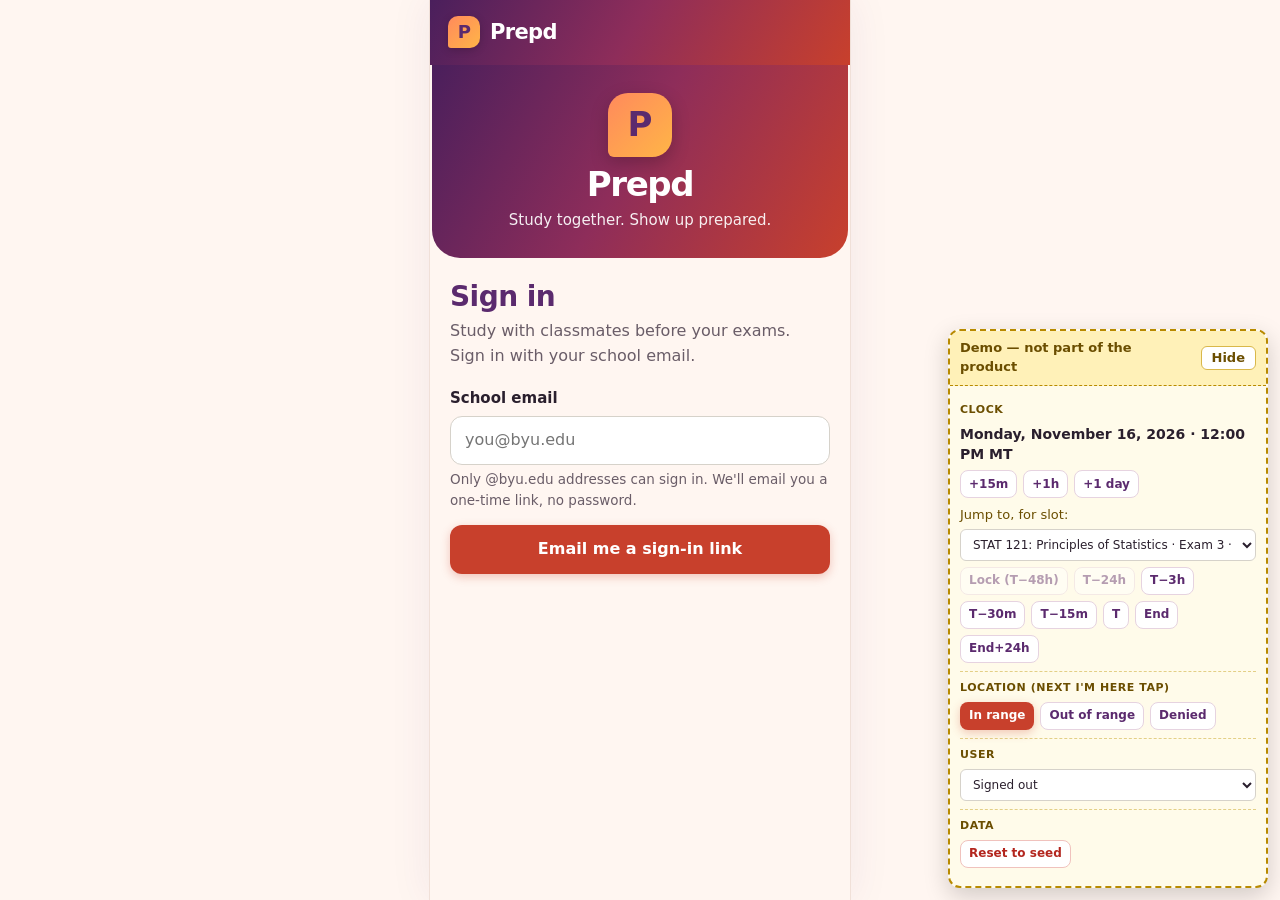
==== commit 15eb615b: "Rename to Prepd, add Sunset styling, sample ads and tester survey (D41, D42) Co-Authored-By: Claude " ====
--- a/index.html
+++ b/index.html
@@ -3,7 +3,7 @@
 <head>
   <meta charset="utf-8">
   <meta name="viewport" content="width=device-width, initial-scale=1">
-  <title>StudyBuddy</title>
+  <title>Prepd</title>
   <link rel="icon" href="data:,">
   <link rel="stylesheet" href="css/app.css">
   <link rel="stylesheet" href="css/views/signin.css">
--- a/css/app.css
+++ b/css/app.css
@@ -1,4 +1,4 @@
-/* css/app.css — all shared styles for the StudyBuddy prototype.
+/* css/app.css — all shared styles for the Prepd prototype.
  *
  * CLASS VOCABULARY — view builders reuse these; add new ones here, not inline.
  *
@@ -54,16 +54,21 @@
  */
 
 :root {
-  --brand: #0f6b62;         /* deep teal */
-  --brand-2: #138a7e;
-  --brand-ink: #0a4a44;
-  --brand-soft: #e2f3f0;
-  --bg: #f4f2ee;            /* warm paper */
+  /* Prepd "Sunset" brand: coral primary, plum accent, dusk gradient (D41) */
+  --brand: #c8402c;         /* coral; white text passes AA */
+  --brand-2: #e8603f;       /* lighter coral for borders and rings */
+  --brand-ink: #8f2a1c;
+  --brand-soft: #ffe8df;
+  --accent: #5b2a6e;        /* plum */
+  --accent-soft: #f3e7f7;
+  --grad: linear-gradient(120deg, #4a1f5c 0%, #8e2d5a 48%, #c8402c 100%);
+  --grad-warm: linear-gradient(135deg, #ff8a5c 0%, #ffb547 100%);
+  --bg: #fff6f1;            /* warm peach paper */
   --surface: #ffffff;
-  --text: #1a1d21;
-  --muted: #5a626c;
-  --line: #e3e0da;
-  --soft: #f8f7f4;
+  --text: #2a1f2d;
+  --muted: #6a5d68;
+  --line: #f0e0d8;
+  --soft: #fffaf7;
   --ok: #1d7340;
   --ok-bg: #e3f4e9;
   --warn: #8a5300;
@@ -77,8 +82,8 @@
   --chatty-bg: #fdecdf;
   --radius: 16px;
   --radius-sm: 12px;
-  --shadow: 0 1px 2px rgba(26, 29, 33, 0.04), 0 2px 8px rgba(26, 29, 33, 0.05);
-  --shadow-lift: 0 6px 20px rgba(26, 29, 33, 0.10);
+  --shadow: 0 1px 2px rgba(91, 42, 110, 0.05), 0 4px 14px rgba(200, 64, 44, 0.06);
+  --shadow-lift: 0 8px 24px rgba(91, 42, 110, 0.16);
 }
 
 * { box-sizing: border-box; }
@@ -100,7 +105,7 @@
 a { color: var(--brand); }
 
 h1, h2, h3 { margin: 0 0 10px; line-height: 1.2; color: var(--text); letter-spacing: -0.01em; }
-h1 { font-size: 26px; font-weight: 750; }
+h1 { font-size: 28px; font-weight: 800; color: var(--accent); letter-spacing: -0.02em; }
 h2 { font-size: 20px; font-weight: 700; }
 h3 { font-size: 17px; font-weight: 650; }
 p { margin: 0 0 10px; }
@@ -118,7 +123,7 @@
 .warning { color: var(--warn); }
 .section-title {
   font-size: 12px; font-weight: 700; letter-spacing: 0.08em; text-transform: uppercase;
-  color: var(--muted); margin: 24px 0 10px;
+  color: var(--brand); margin: 24px 0 10px;
 }
 
 .stack > * + * { margin-top: 14px; }
@@ -136,24 +141,25 @@
   background: var(--bg);
   display: flex;
   flex-direction: column;
-  box-shadow: 0 0 0 1px var(--line), 0 0 40px rgba(26, 29, 33, 0.06);
+  box-shadow: 0 0 0 1px var(--line), 0 0 40px rgba(91, 42, 110, 0.08);
 }
 
 .topbar {
   display: flex;
   align-items: center;
   gap: 10px;
-  background: var(--surface);
-  color: var(--text);
-  padding: 14px 18px;
-  border-bottom: 1px solid var(--line);
-}
-.brand { display: inline-flex; align-items: center; gap: 10px; font-size: 18px; font-weight: 750; letter-spacing: -0.01em; }
+  background: var(--grad);
+  color: #fff;
+  padding: 16px 18px;
+  border-bottom: 0;
+}
+.brand { display: inline-flex; align-items: center; gap: 10px; font-size: 21px; font-weight: 800; letter-spacing: -0.03em; }
 .brand-mark {
-  width: 30px; height: 30px; border-radius: 9px; flex: 0 0 auto;
+  width: 32px; height: 32px; border-radius: 10px 10px 10px 3px; flex: 0 0 auto;
   display: inline-flex; align-items: center; justify-content: center;
-  background: linear-gradient(135deg, var(--brand-2), var(--brand));
-  color: #fff; font-size: 16px; font-weight: 800;
+  background: var(--grad-warm);
+  color: var(--accent); font-size: 18px; font-weight: 900;
+  box-shadow: 0 2px 8px rgba(0, 0, 0, 0.18);
 }
 
 .view { flex: 1 1 auto; padding: 20px 18px; }
@@ -177,13 +183,13 @@
   font-weight: 650;
   border-radius: 12px;
 }
-.tabbar .tab.active { color: var(--brand-ink); background: var(--brand-soft); }
+.tabbar .tab.active { color: #fff; background: var(--grad); box-shadow: 0 3px 10px rgba(142, 45, 90, 0.25); }
 
 .shell-admin { width: 100%; min-height: 100vh; }
 .admin-top {
-  background: var(--surface);
-  color: var(--text);
-  border-bottom: 1px solid var(--line);
+  background: var(--grad);
+  color: #fff;
+  border-bottom: 0;
   padding: 0 28px;
   display: flex;
   align-items: center;
@@ -191,17 +197,17 @@
   flex-wrap: wrap;
 }
 .admin-brand { display: inline-flex; align-items: center; gap: 10px; font-weight: 750; font-size: 17px; padding: 14px 0; }
-.admin-brand .muted { color: var(--muted); font-weight: 500; font-size: 14px; }
+.admin-brand .muted { color: rgba(255, 255, 255, 0.85); font-weight: 500; font-size: 14px; }
 .admin-tabs { display: flex; gap: 4px; }
 .admin-tabs .tab {
-  color: var(--muted);
+  color: rgba(255, 255, 255, 0.82);
   text-decoration: none;
   padding: 18px 14px 15px;
   font-weight: 650;
   border-bottom: 3px solid transparent;
 }
-.admin-tabs .tab:hover { color: var(--text); }
-.admin-tabs .tab.active { color: var(--brand); border-bottom-color: var(--brand); }
+.admin-tabs .tab:hover { color: #fff; }
+.admin-tabs .tab.active { color: #fff; border-bottom-color: #ffb547; }
 .shell-admin .view { padding: 28px; max-width: 1200px; }
 
 /* ---------- Check-in bar ---------- */
@@ -216,19 +222,19 @@
   margin: 12px 12px 0;
   padding: 14px 14px 14px 16px;
   border-radius: var(--radius);
-  background: linear-gradient(135deg, var(--brand-2), var(--brand));
+  background: var(--grad);
   color: #fff;
   box-shadow: var(--shadow-lift);
 }
 .checkin-pulse {
   flex: 0 0 auto; width: 12px; height: 12px; border-radius: 50%;
-  background: #8ff0d8; box-shadow: 0 0 0 0 rgba(143, 240, 216, 0.7);
+  background: #ffc46b; box-shadow: 0 0 0 0 rgba(255, 196, 107, 0.7);
   animation: checkin-pulse 1.8s ease-out infinite;
 }
 @keyframes checkin-pulse {
-  0% { box-shadow: 0 0 0 0 rgba(143, 240, 216, 0.7); }
-  70% { box-shadow: 0 0 0 10px rgba(143, 240, 216, 0); }
-  100% { box-shadow: 0 0 0 0 rgba(143, 240, 216, 0); }
+  0% { box-shadow: 0 0 0 0 rgba(255, 196, 107, 0.7); }
+  70% { box-shadow: 0 0 0 10px rgba(255, 196, 107, 0); }
+  100% { box-shadow: 0 0 0 0 rgba(255, 196, 107, 0); }
 }
 @media (prefers-reduced-motion: reduce) { .checkin-pulse { animation: none; } }
 .checkin-text { flex: 1 1 auto; min-width: 0; }
@@ -325,10 +331,10 @@
 }
 .btn:active { transform: translateY(1px); }
 .btn:focus-visible { outline: 2px solid var(--brand-2); outline-offset: 2px; }
-.btn-primary { background: var(--brand); color: #fff; }
+.btn-primary { background: var(--brand); color: #fff; box-shadow: 0 3px 10px rgba(200, 64, 44, 0.28); }
 .btn-primary:hover { background: var(--brand-ink); }
-.btn-secondary { background: var(--surface); color: var(--text); border-color: var(--line); }
-.btn-secondary:hover { background: var(--soft); border-color: #d2cec6; }
+.btn-secondary { background: var(--surface); color: var(--accent); border-color: #e6d3e0; }
+.btn-secondary:hover { background: var(--accent-soft); border-color: #d7bccd; }
 .btn-danger { background: var(--surface); color: var(--bad); border-color: #f0c2bd; }
 .btn-danger:hover { background: var(--bad-bg); }
 .btn-small { padding: 7px 12px; min-height: 36px; font-size: 14px; border-radius: 10px; }
@@ -371,17 +377,20 @@
 /* ---------- Exams and slots ---------- */
 
 .exam {
+  position: relative;
+  overflow: hidden;
   margin-bottom: 18px;
   background: var(--surface);
   border: 1px solid var(--line);
   border-radius: var(--radius);
   box-shadow: var(--shadow);
-  padding: 16px;
-}
+  padding: 20px 16px 16px;
+}
+.exam::before { content: ""; position: absolute; left: 0; right: 0; top: 0; height: 5px; background: var(--grad); }
 .exam-head { display: flex; align-items: flex-start; justify-content: space-between; gap: 10px; margin-bottom: 12px; }
 .exam-name { font-weight: 750; font-size: 18px; line-height: 1.25; }
 .exam-date {
-  color: var(--brand-ink); background: var(--brand-soft); font-size: 13px; font-weight: 650;
+  color: var(--accent); background: var(--accent-soft); font-size: 13px; font-weight: 700;
   padding: 3px 10px; border-radius: 999px; white-space: nowrap;
 }
 .slot-list { display: flex; flex-direction: column; gap: 10px; }
@@ -408,7 +417,7 @@
 .toggle { position: relative; display: inline-block; width: 52px; height: 30px; cursor: pointer; }
 .toggle input { position: absolute; opacity: 0; width: 0; height: 0; }
 .toggle-ui {
-  position: absolute; inset: 0; background: #cdc9c1; border-radius: 999px; transition: background 0.15s;
+  position: absolute; inset: 0; background: #d9c9cf; border-radius: 999px; transition: background 0.15s;
 }
 .toggle-ui::after {
   content: ""; position: absolute; top: 3px; left: 3px; width: 24px; height: 24px; border-radius: 50%;
@@ -421,7 +430,7 @@
 
 /* ---------- Session ---------- */
 
-.session-card { border-left: 5px solid var(--ok); }
+.session-card { border-left: 5px solid var(--accent); }
 .session-when { font-weight: 700; font-size: 17px; }
 .session-spot { color: var(--muted); font-size: 15px; }
 .mates { list-style: none; margin: 8px 0 0; padding: 0; }
--- a/css/views/signin.css
+++ b/css/views/signin.css
@@ -14,3 +14,17 @@
 }
 .v-signin .v-signin-addr { overflow-wrap: anywhere; margin-top: 0; }
 .v-signin .v-signin-course .card-sub { margin-bottom: 0; }
+
+/* Brand welcome (D41) */
+.v-signin .v-signin-hero {
+  margin: -28px -18px 22px; padding: 28px 22px 26px; text-align: center; color: #fff;
+  background: var(--grad); border-radius: 0 0 28px 28px;
+}
+.v-signin .v-signin-logo {
+  width: 64px; height: 64px; margin: 0 auto 10px; border-radius: 20px 20px 20px 6px;
+  display: flex; align-items: center; justify-content: center;
+  background: var(--grad-warm); color: var(--accent); font-size: 34px; font-weight: 900;
+  box-shadow: 0 6px 18px rgba(0, 0, 0, 0.22);
+}
+.v-signin .v-signin-word { font-size: 34px; font-weight: 900; letter-spacing: -0.04em; line-height: 1; }
+.v-signin .v-signin-tag { margin: 8px 0 0; font-size: 15px; opacity: 0.92; }
--- a/css/views/exams.css
+++ b/css/views/exams.css
@@ -42,3 +42,27 @@
 .v-exams .v-exams-pickhead { margin: 24px 0 10px; }
 .v-exams .v-exams-pickhead .section-title { margin: 0; }
 .v-exams .v-exams-noclass p { margin-bottom: 14px; }
+
+/* Sample ad (D42) */
+.v-exams .v-exams-ad {
+  margin: 22px 0 8px; padding: 16px; border-radius: var(--radius);
+  background: linear-gradient(var(--surface), var(--surface)) padding-box, var(--grad-warm) border-box;
+  border: 2px solid transparent; box-shadow: var(--shadow);
+}
+.v-exams .v-exams-ad-top { display: flex; align-items: center; gap: 12px; }
+.v-exams .v-exams-ad-logo {
+  flex: 0 0 auto; width: 40px; height: 40px; border-radius: 12px;
+  display: inline-flex; align-items: center; justify-content: center;
+  background: var(--grad-warm); color: var(--accent); font-weight: 900; font-size: 19px;
+}
+.v-exams .v-exams-ad-biz { font-weight: 750; line-height: 1.2; }
+.v-exams .v-exams-ad-local { font-size: 12.5px; color: var(--muted); }
+.v-exams .v-exams-ad-label {
+  flex: 0 0 auto; font-size: 11px; font-weight: 700; letter-spacing: 0.06em; text-transform: uppercase;
+  color: var(--muted); border: 1px solid var(--line); border-radius: 999px; padding: 2px 8px;
+}
+.v-exams .v-exams-ad-text { margin: 12px 0 10px; font-size: 15px; }
+.v-exams .v-exams-ad-offer {
+  font-size: 14px; font-weight: 700; color: var(--brand-ink);
+  background: var(--brand-soft); border: 1px dashed var(--brand-2); border-radius: var(--radius-sm); padding: 10px 12px;
+}
